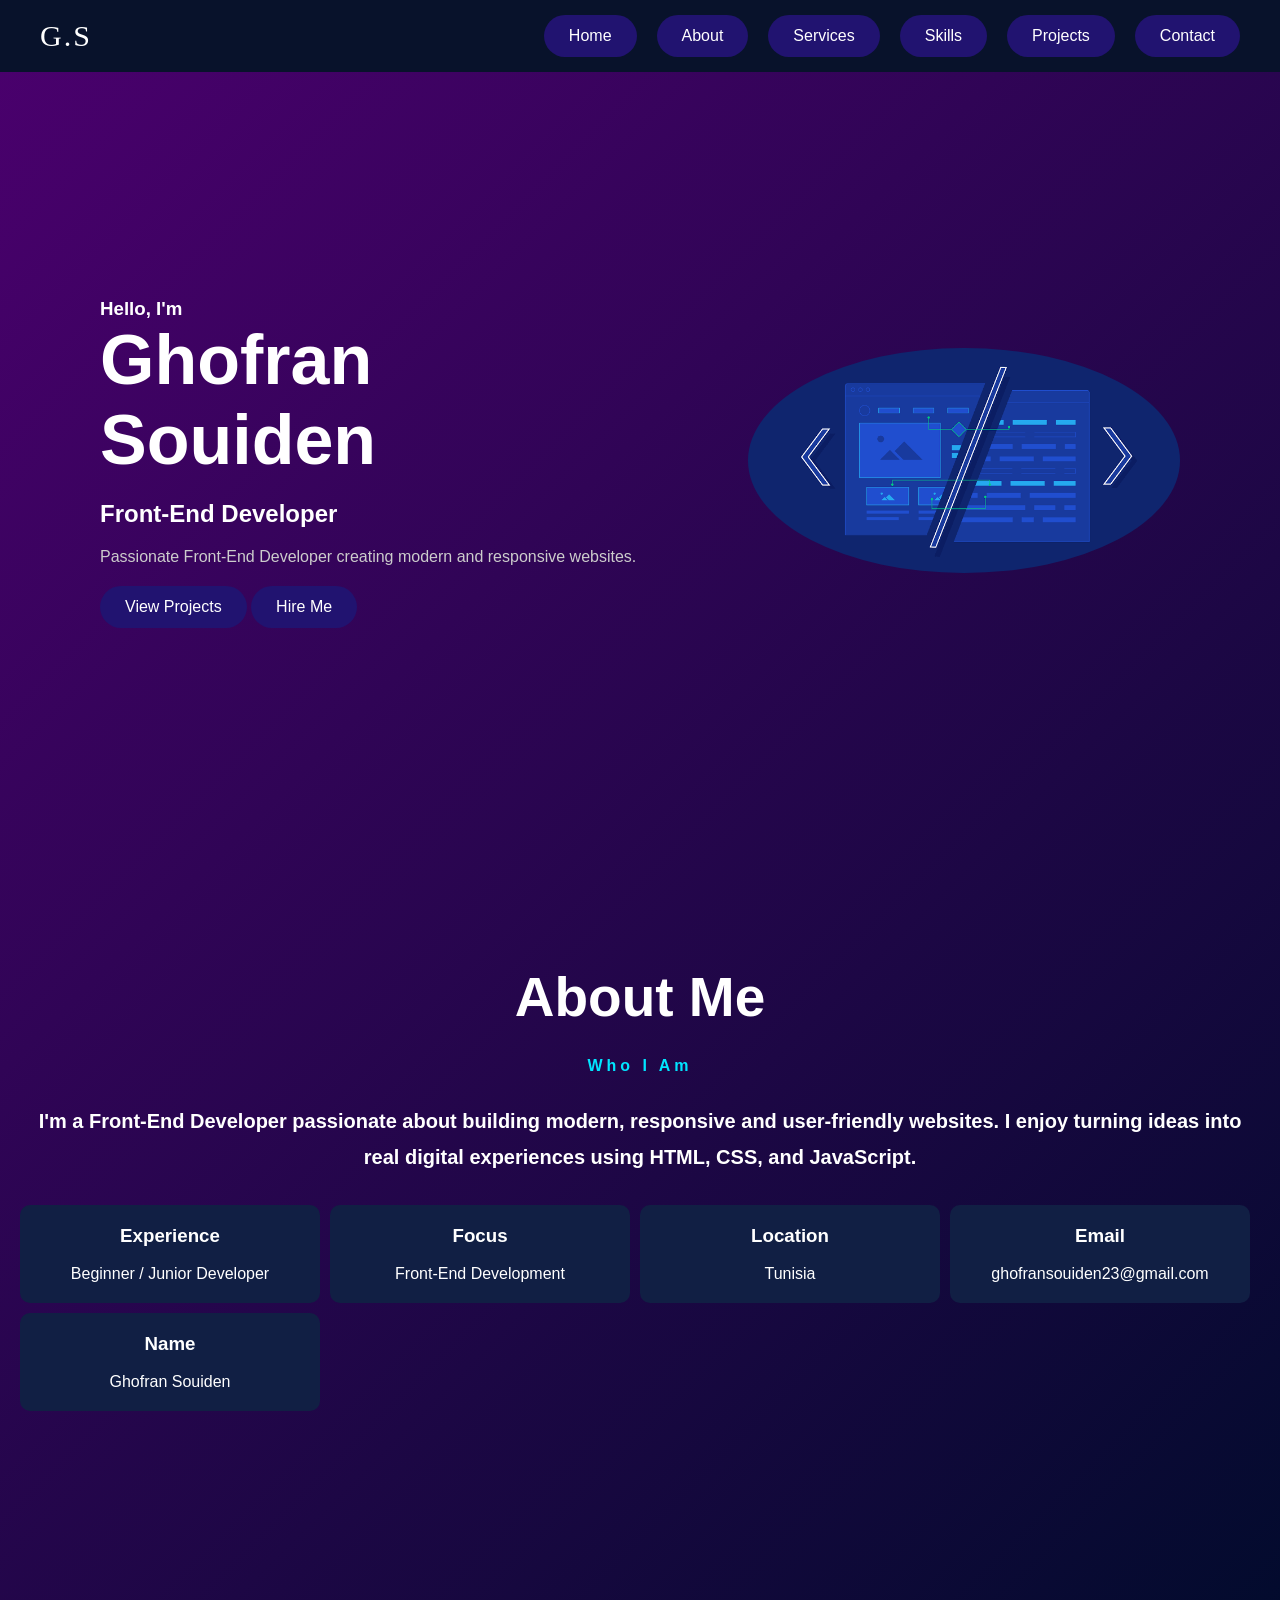
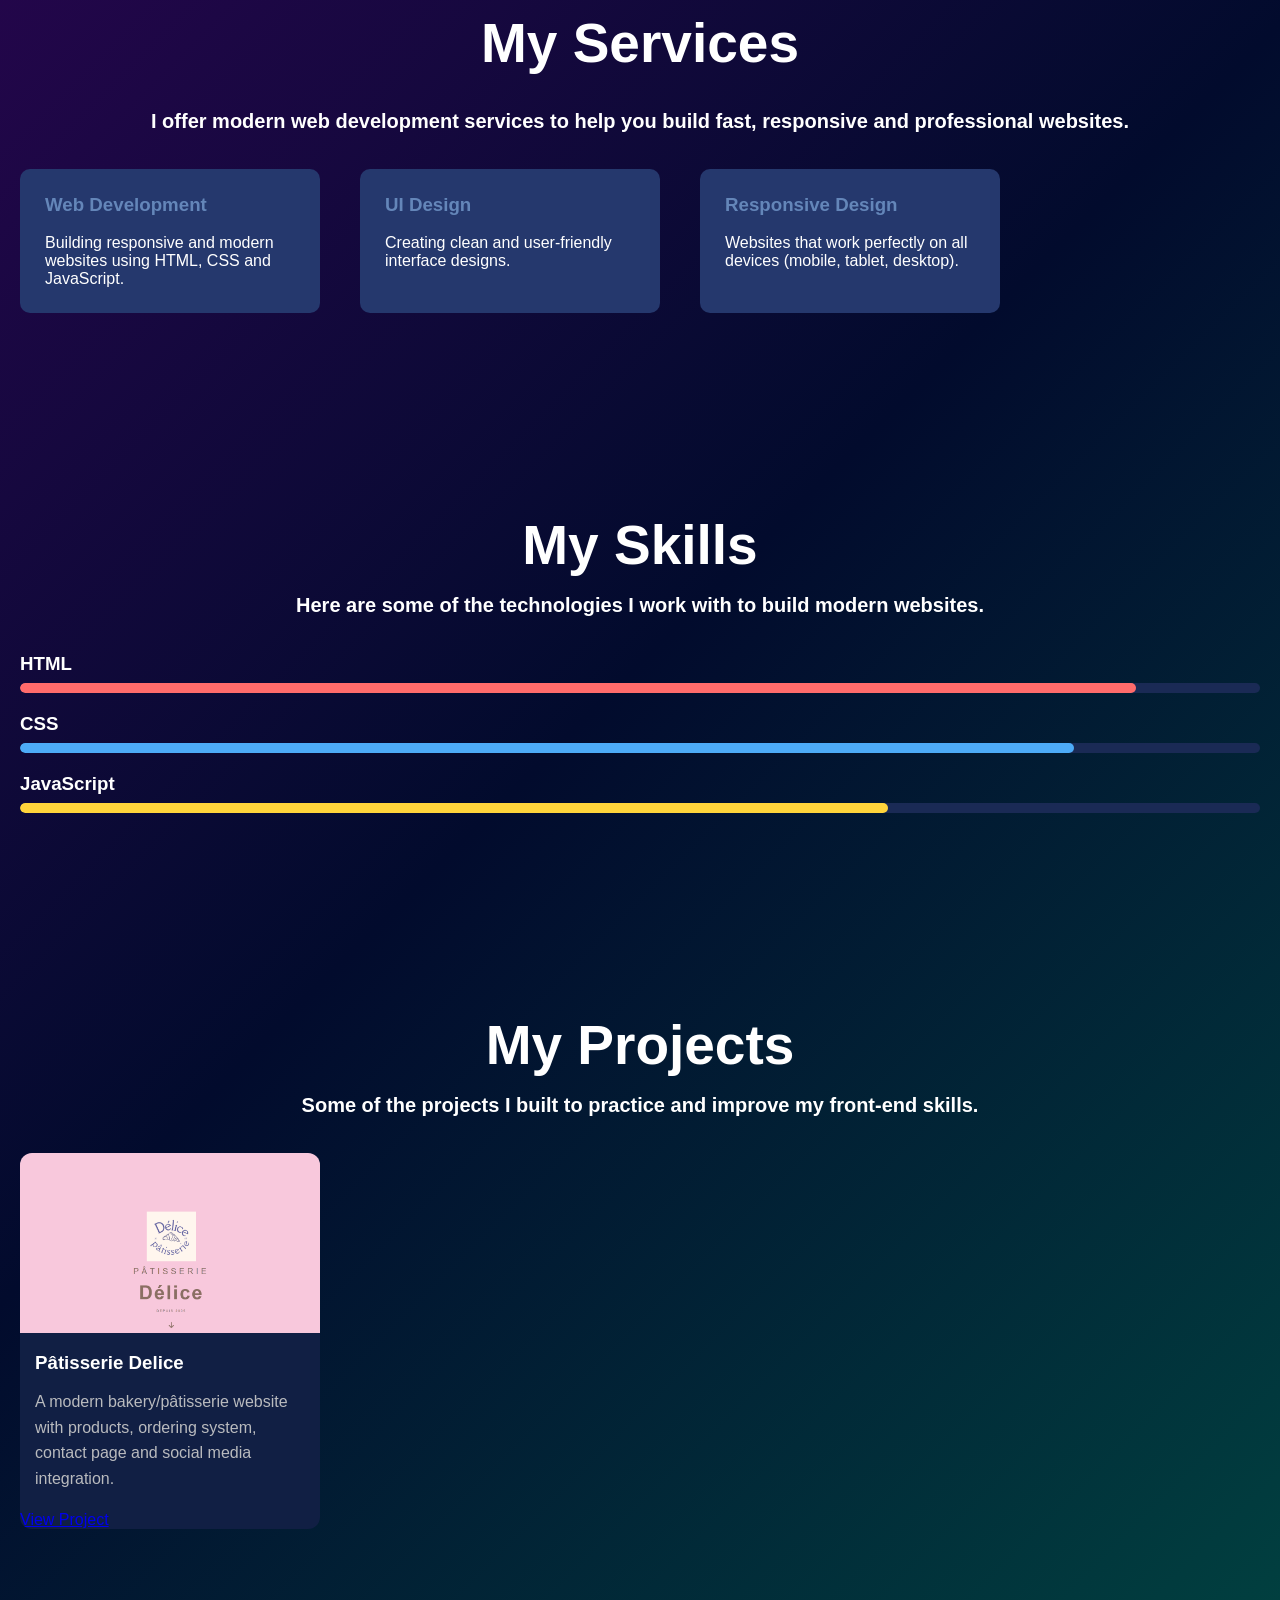
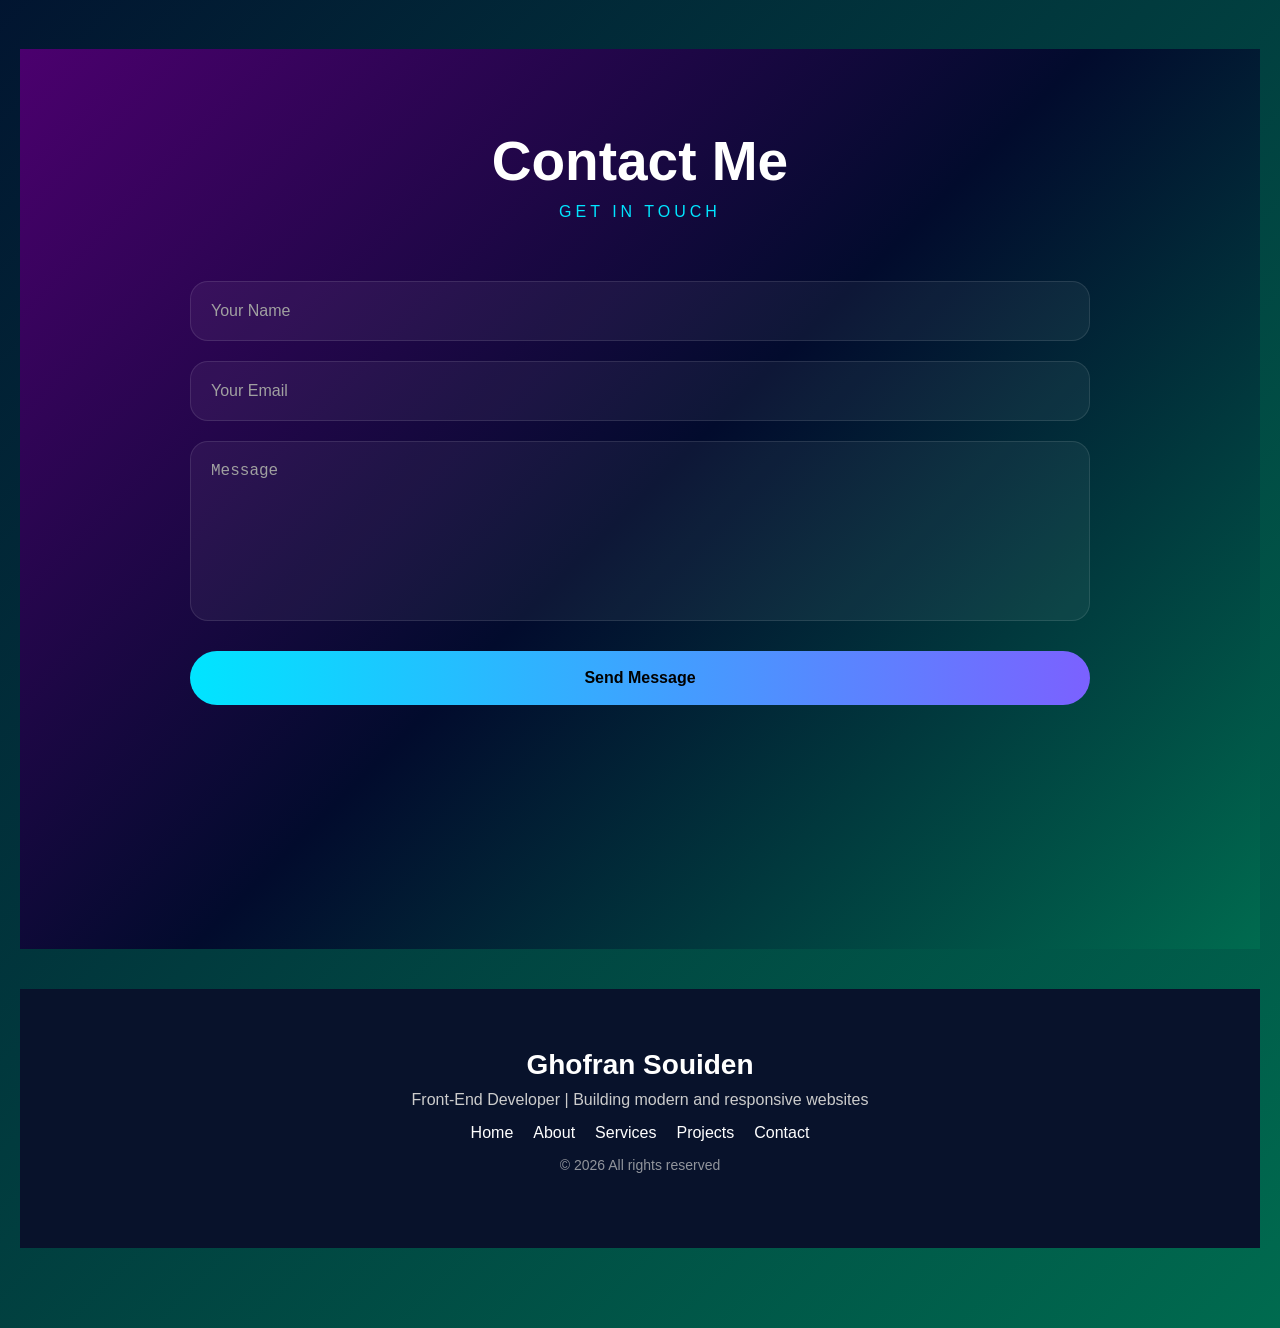
==== index.html @ 4caef3be "Rename port.html to index.html" ====
<!DOCTYPE html>
<html lang="en">
<head>
    <meta charset="UTF-8">
    <meta name="viewport" content="width=device-width, initial-scale=1.0">
    <title>Portfolio</title>
    <link rel="stylesheet" href="style.css">

    <style>
        html{
            scroll-behavior: smooth;
        }
    </style>
</head>

<body>

    <!-- Navbar -->
    <nav>
        <div class="logo">G.S</div>

<nav>
  <div class="logo">G.S</div>

  <div class="nav-links">
    <a href="#home" class="btn">Home</a>
    <a href="#about" class="btn">About</a>
    <a href="#services" class="btn">Services</a>
    <a href="#skills" class="btn">Skills</a>
    <a href="#projects" class="btn">Projects</a>
    <a href="#contact" class="btn">Contact</a>
  </div>
</nav>
    </nav>


    <!-- Hero / Home -->
    <section class="hero" id="home">

        <div class="left">
            <h3>Hello, I'm</h3>
            <h1>Ghofran Souiden</h1>
            <h2>Front-End Developer</h2>

            <p>
                Passionate Front-End Developer creating modern
                and responsive websites.
            </p>

            <div class="buttons">
<a href="#projects" class="btn">View Projects</a>
<a href="#contact" class="hire-btn">Hire Me</a>
            </div>
        </div>

        <div class="right">
            <img src="images.png" alt="">
        </div>

    </section>



<section id="about">

    <div class="about-container">

        <h1 style="text-align: center;" class="c">About Me</h1><br>
        <h3 style="text-align: center;" class="w">Who I Am</h3><br>


        <p style="text-align: center;" class="a"><b>
            I'm a Front-End Developer passionate about building modern,
            responsive and user-friendly websites. I enjoy turning ideas
            into real digital experiences using HTML, CSS, and JavaScript.</b>
        </p>

        <div class="about-boxes">

            <div class="box">
                <h3>Experience</h3><br>
                <p>Beginner / Junior Developer</p>
            </div>

            <div class="box">
                <h3>Focus</h3><br>
                <p>Front-End Development</p>
            </div>

            <div class="box">
                <h3>Location</h3><br>
                <p>Tunisia</p>
            </div>

            <div class="box">
                <h3>Email</h3><br>
                <p>ghofransouiden23@gmail.com</p>
            </div>
            <div class="box">
                <h3>Name</h3><br>
                <p>Ghofran Souiden</p>
            </div>

        </div>

    </div>

</section>







<section id="services">

    <div class="services-container">

        <h1 style="text-align: center;" class="c">My Services</h1><br>

        <h3 style="text-align: center;" class="a">
            I offer modern web development services to help you build
            fast, responsive and professional websites.
        </h3>

        <div class="services-boxes">

            <div class="service-box">
                <h3 class="p">Web Development</h3><br>
                <p class="x">Building responsive and modern websites using HTML, CSS and JavaScript.</p>
            </div>

            <div class="service-box">
                <h3  class="p">UI Design</h3><br>
                <p>Creating clean and user-friendly interface designs.</p>
            </div>

            <div class="service-box">
                <h3 class="p">Responsive Design</h3><br>
                <p>Websites that work perfectly on all devices (mobile, tablet, desktop).</p>
            </div>

        </div>

    </div>

</section>






<section id="skills">

    <div class="skills-container">

        <h1 style="text-align: center;" class="c">My Skills</h1>

        <h3 style="text-align: center;" class="a">
                        Here are some of the technologies I work with to build modern websites.
        </h3>

        <div class="skills-boxes">

            <div class="skill">
                <h3>HTML</h3>
                <div class="bar"><div class="progress html"></div></div>
            </div>

            <div class="skill">
                <h3>CSS</h3>
                <div class="bar"><div class="progress css"></div></div>
            </div>

            <div class="skill">
                <h3>JavaScript</h3>
                <div class="bar"><div class="progress js"></div></div>
            </div>

        </div>

    </div>

</section>







<section id="projects">

    <div class="projects-container">

        <h1 class="c" style="text-align: center;">My Projects</h1>

        <h3 style="text-align: center;" class="a">
                        Some of the projects I built to practice and improve my front-end skills.
        </h3>

        <div class="projects-boxes">

            <div class="project-card">
                <img src="de.PNG" alt="">
                <h3>Pâtisserie Delice</h3>
                <p> A modern bakery/pâtisserie website with products, ordering system,
      contact page and social media integration.</p>
       <a href="https://your-link.com" target="_blank">View Project</a>
            </div>



        </div>

    </div>

</section>





<section id="contact" class="contact">

    <h2 class="contact-title">Contact Me</h2>
    <p class="contact-subtitle">GET IN TOUCH</p>

    <form class="contact-form">

        <input type="text" placeholder="Your Name">

        <input type="email" placeholder="Your Email">

        <textarea placeholder="Message"></textarea>

        <button type="submit">Send Message</button>

    </form>

</section>


<footer class="footer">

    <div class="footer-container">

        <h3>Ghofran Souiden</h3>

        <p>Front-End Developer | Building modern and responsive websites</p>

        <div class="footer-links">
            <a href="#home">Home</a>
            <a href="#about">About</a>
            <a href="#services">Services</a>
            <a href="#projects">Projects</a>
            <a href="#contact">Contact</a>
        </div>

        <p class="copyright">
            © 2026 All rights reserved
        </p>

    </div>

</footer>







</body>




</html>
---- style.css ----
*{
    margin:0; 
    /* ينحي الفراغ الخارجي الافتراضي لكل العناصر */

    padding:0; 
    /* ينحي الفراغ الداخلي الافتراضي */

    box-sizing:border-box; 
    /* يخلي width/height يشملو padding و border باش الحسابات تكون دقيقة */
}

body{
    font-family:Arial, sans-serif; 
    /* نوع الخط في الموقع كامل */

    min-height: 100vh;
    padding: 80px 20px;
    background: linear-gradient(
        135deg,
        #4b006e,
        #020b2d,
        #006b4f
    );

    color:white; 
    /* اللون الافتراضي للنصوص */

    padding-top: 80px; 
    /* يخلّي مساحة تحت navbar باش ما يغطيش المحتوى */
}
/* Navbar */
nav{
  display: flex;
  justify-content: space-between;
  align-items: center;
  padding: 15px 40px;
  background: #08122b;
  position: fixed;
  width: 100%;
  top: 0;
  left: 0;
  z-index: 1000;
}

.nav-links{
  display: flex;
  gap: 20px;
}

.nav-links a{
  color: white;
  text-decoration: none;
  font-size: 16px;
  transition: 0.3s;
}

.nav-links a:hover{
  color: #00bcd4;
}
.logo{
    font-size:30px; 
    /* تكبير اسم الموقع */

    color:white; 
    /* لون النص */

    font-family:Georgia, 'Times New Roman', Times, serif; 
    /* نوع خط مختلف يعطي شكل stylish */

    letter-spacing:2px; 
    /* يبعد الحروف على بعضهم */

    text-transform:uppercase; 
    /* يخلي الحروف كبار */
}

/* Hero */

.hero{
    min-height:85vh; 
    /* ياخذ تقريب 85% من الشاشة */

    display:flex; 
    /* يقسم الصفحة لجزئين */

    align-items:center; 
    /* يوسّط عمودياً */

    justify-content:space-between; 
    /* يفرّق بين النص والصورة */

    padding:0 80px; 
    /* فراغ من اليمين واليسار */
}

.left{
    width:50%; 
    /* النص ياخذ نصف الصفحة */
}
.left h1{
    font-size:70px; 
    /* اسمك يكون كبير */
}
.left h2{
    margin:20px 0; 
    /* فراغ فوق وتحت */
}
.left p{
    margin:20px 0; 
    /* فراغ فوق وتحت */

    color:#ccc; 
    /* لون رمادي خفيف للنص */
}
.buttons button{
    padding:20px 30px; 
    /* حجم الزر */

    border:none; 
    /* ينحي الإطار */

    border-radius:30px; 
    /* يخلي الزر دائري */

    cursor:pointer; 
    /* يولي clickable */

    background:#160868; 
    /* لون الزر */

    color:white; 
    /* لون النص */

    transition:0.3s; 
    /* animation smooth */

    font-size:15px; 
    /* حجم الكتابة */
}

.buttons button:hover{
    background:#5052e0; 
    /* تغيير اللون وقت hover */
}

.right{
    width:40%; 
    /* الصورة ياخذ 40% */
    
    text-align:center; 
    /* يوسّط الصورة */
}

.right img{
    width:500px; 
    /* حجم الصورة */

    border-radius:50%; 
    /* يخليها دائرة */
}

/* smooth scroll */
html{
    scroll-behavior: smooth;
}

/* IMPORTANT FIX 🔥 */
section {
  padding: 80px 0;
  margin-bottom: 40px;
    scroll-margin-top: 80px; 
    /* يمنع navbar يغطي بداية أي section */
}

/* ABOUT */

.about {
    padding: 80px 10%; 
    /* فراغ داخلي للقسم */

    background: #0b1633; 
    /* لون الخلفية */

    color: white; 
    /* لون النص */
}

.about-boxes {
    display: flex; 
    /* ترتيب boxes في سطر */

    gap: 10px; 
    /* مسافة بينهم */

    margin-top: 30px; 
    /* فراغ فوق */

    flex-wrap: wrap; 
    /* يخليهم ينزلو في الهاتف */
}

.box {
    background: #111f44; 
    /* لون الكرت */

    padding: 20px; 
    /* فراغ داخل الكرت */

    border-radius: 10px; 
    /* تدوير الحواف */

    width: 300px; 
    /* حجم الكرت */

    text-align: center; 
    /* توسيط النص */

    transition: 0.3s; 
    /* animation */
    
    cursor: pointer; 
    /* شكل يد */
}

.box:hover {
    transform: translateY(-5px); 
    /* يطلع لفوق وقت hover */
}

/* SERVICES */

.services {
    padding: 80px 10%; 
    /* فراغ داخلي */

    background: #08122b; 
    /* لون مختلف عن about */

    color: white;
}

.services-boxes{
    display:flex;
    /* صف */

    gap:40px;
    /* مسافة كبيرة */

    margin-top:30px;

    flex-wrap:wrap;
}

.service-box{
    background:#25386d;
    /* لون */

    padding:25px;

    border-radius:10px;

    width:300px;

    transition:0.3s;

    cursor:pointer;




}

.service-box:hover{
    transform:translateY(-8px);
    /* hover */

    background:#152a5a;
    /* تغيير لون */
}






.skills{
    padding:80px 10%;
    background:#0b1633;
    color:white;
}

.skills-container h2 {
    font-size: 40px;
    margin-bottom: 20px;
}

.skills-container p {
    max-width: 700px;
    line-height: 1.6;
    opacity: 0.9;
}

.skills-boxes {
    margin-top: 30px;
    display: flex;
    flex-direction: column;
    gap: 20px;
}

.skill h3 {
    margin-bottom: 8px;
}

/* bar background */
.bar {
    width: 100%;
    height: 10px;
    background: #1a2a55;
    border-radius: 20px;
    overflow: hidden;
}

/* progress */
.progress {
    height: 100%;
    border-radius: 20px;
}

/* specific skills */
.progress.html {
    width: 90%;
    background: #ff6b6b;
}

.progress.css {
    width: 85%;
    background: #4dabf7;
}

.progress.js {
    width: 70%;
    background: #ffd43b;
}






.projects {
    padding: 80px 10%;
    background: #08122b;
    color: white;
}

.projects-container h2 {
    font-size: 40px;
    margin-bottom: 20px;
}

.projects-container p {
    max-width: 700px;
    line-height: 1.6;
    opacity: 0.9;
}

.projects-boxes {
    display: flex;
    gap: 25px;
    margin-top: 30px;
    flex-wrap: wrap;
}

.project-card {
    background: #111f44;
    border-radius: 12px;
    overflow: hidden;
    width: 300px;
    transition: 0.3s;
    cursor: pointer;
}

.project-card img {
    width: 100%;
    height: 180px;
    object-fit: cover;
}

.project-card h3 {
    margin: 15px;
}

.project-card p {
    margin: 0 15px 20px 15px;
    color: #ccc;
}

.project-card:hover {
    transform: translateY(-10px);
    background: #152a5a;
}






.contact{
    min-height: 100vh;
    padding: 80px 20px;
    background: linear-gradient(
        135deg,
        #4b006e,
        #020b2d,
        #006b4f
    );
}

.contact-title{
    text-align: center;
    color: white;
    font-size: 55px;
    font-weight: bold;
    margin-bottom: 10px;
}

.contact-subtitle{
    text-align: center;
    color: #00e5ff;
    letter-spacing: 4px;
    font-size: 16px;
    margin-bottom: 60px;
}

.contact-form{
    max-width: 900px;
    margin: auto;

    display: flex;
    flex-direction: column;
    gap: 20px;
}

.contact-form input,
.contact-form textarea{

    width: 100%;
    padding: 20px;

    border-radius: 18px;
    border: 1px solid rgba(255,255,255,0.1);

    background: rgba(255,255,255,0.05);

    color: white;
    font-size: 16px;

    outline: none;
}

.contact-form textarea{
    height: 180px;
    resize: none;
}

.contact-form input::placeholder,
.contact-form textarea::placeholder{
    color: #a0a0a0;
}

.contact-form button{

    margin-top: 10px;

    padding: 18px;

    border: none;
    border-radius: 30px;

    font-size: 16px;
    font-weight: bold;
    cursor: pointer;

    background: linear-gradient(
        90deg,
        #00e5ff,
        #7b61ff
    );

    transition: 0.3s;
}

.contact-form button:hover{

    transform: translateY(-5px);

    box-shadow: 0 0 25px rgba(0,229,255,0.4);
}




.footer {
    padding: 60px 10%;
    background: #08122b;
    color: white;
    text-align: center;
}

.footer h3 {
    font-size: 28px;
    margin-bottom: 10px;
}

.footer p {
    color: #ccc;
    margin-bottom: 15px;
}

.footer-links {
    display: flex;
    justify-content: center;
    gap: 20px;
    flex-wrap: wrap;
    margin-bottom: 15px;
}

.footer-links a {
    color: white;
    text-decoration: none;
    transition: 0.3s;
}

.footer-links a:hover {
    color: #5052e0;
}

.copyright {
    font-size: 14px;
    opacity: 0.7;
}



img{
  max-width: 100%;
  height: auto;
}




.hire-btn{
  display: inline-block;
  background: #211370;
  color: white;
  padding: 12px 25px;
  border-radius: 25px;
  text-decoration: none;
  transition: all 0.3s ease;
}

.hire-btn:hover{
  background: #4c236d;
  transform: translateY(-5px);
  box-shadow: 0 0 20px #4c236d;}


.btn{
  display: inline-block;
  background: #211370;
  color: white;
  padding: 12px 25px;
  border-radius: 25px;
  text-decoration: none;
  transition: all 0.3s ease;
}

.btn:hover{
  background: #4c236d;
  transform: translateY(-5px);
  box-shadow: 0 0 20px #4c236d;
}

.w{
        text-align: center;
    color: #00e5ff;
    letter-spacing: 4px;
    font-size: 16px;
    margin-bottom: 10px;

}
.a{
    line-height: 1.8;
    font-family:sans-serif; 
 font-size: 20px;
}
.c{
    text-align: center;
    color: white;
    font-size: 55px;
    font-weight: bold;
    margin-bottom: 10px;

}
.x{    font-family:sans-serif;  

}
.p{    color: #6486b9;
}
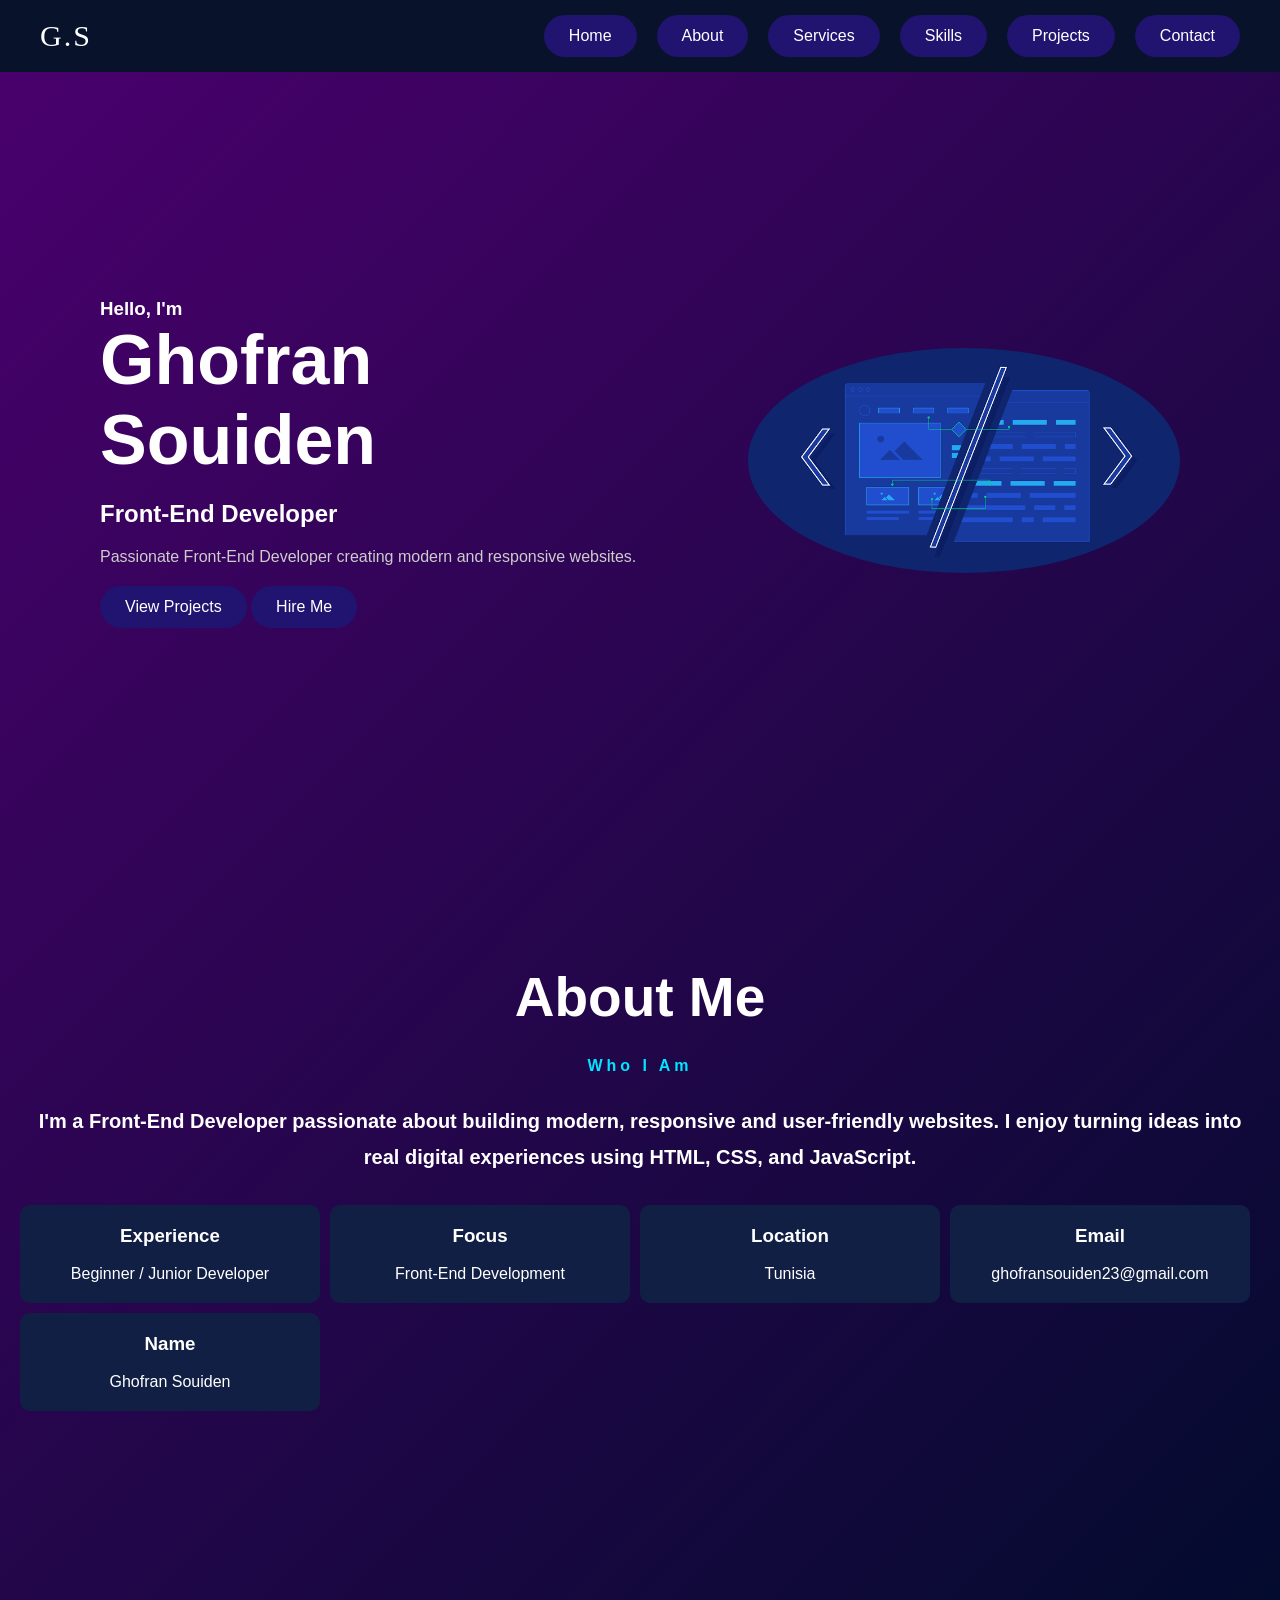
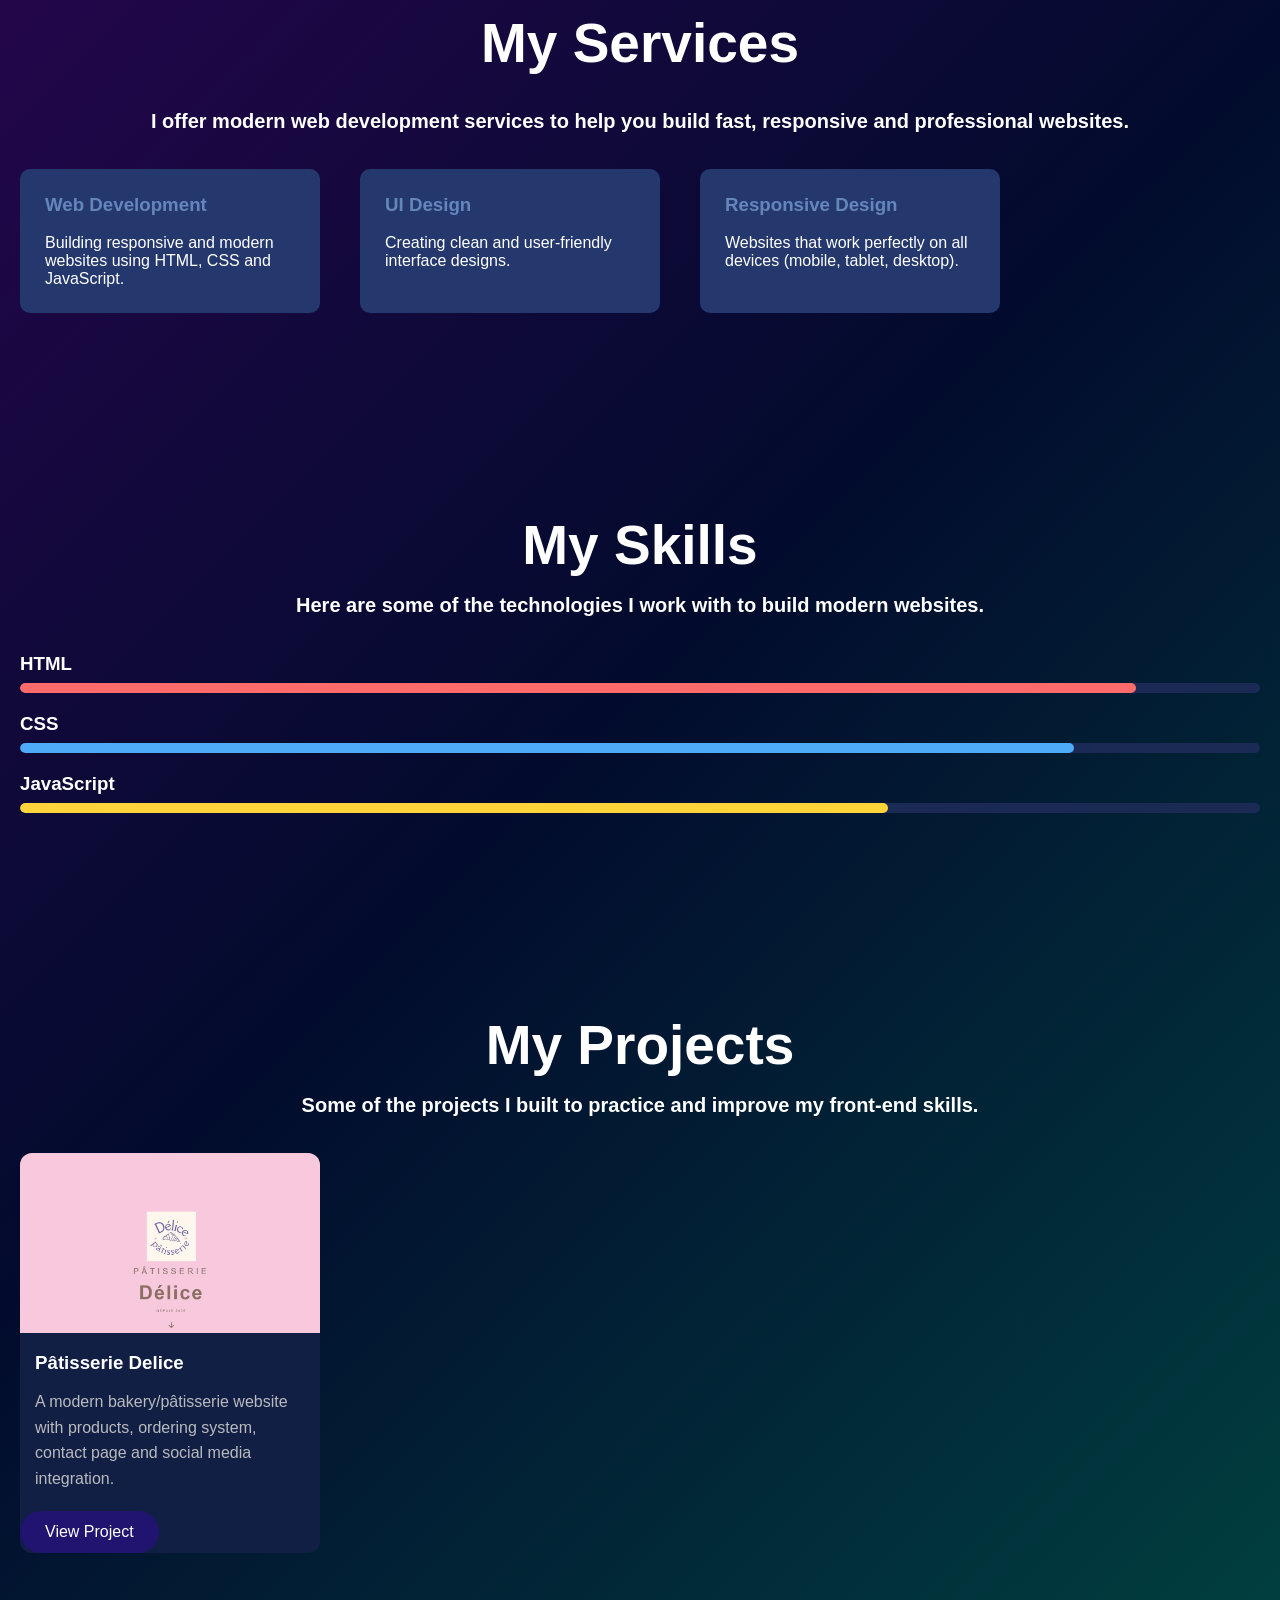
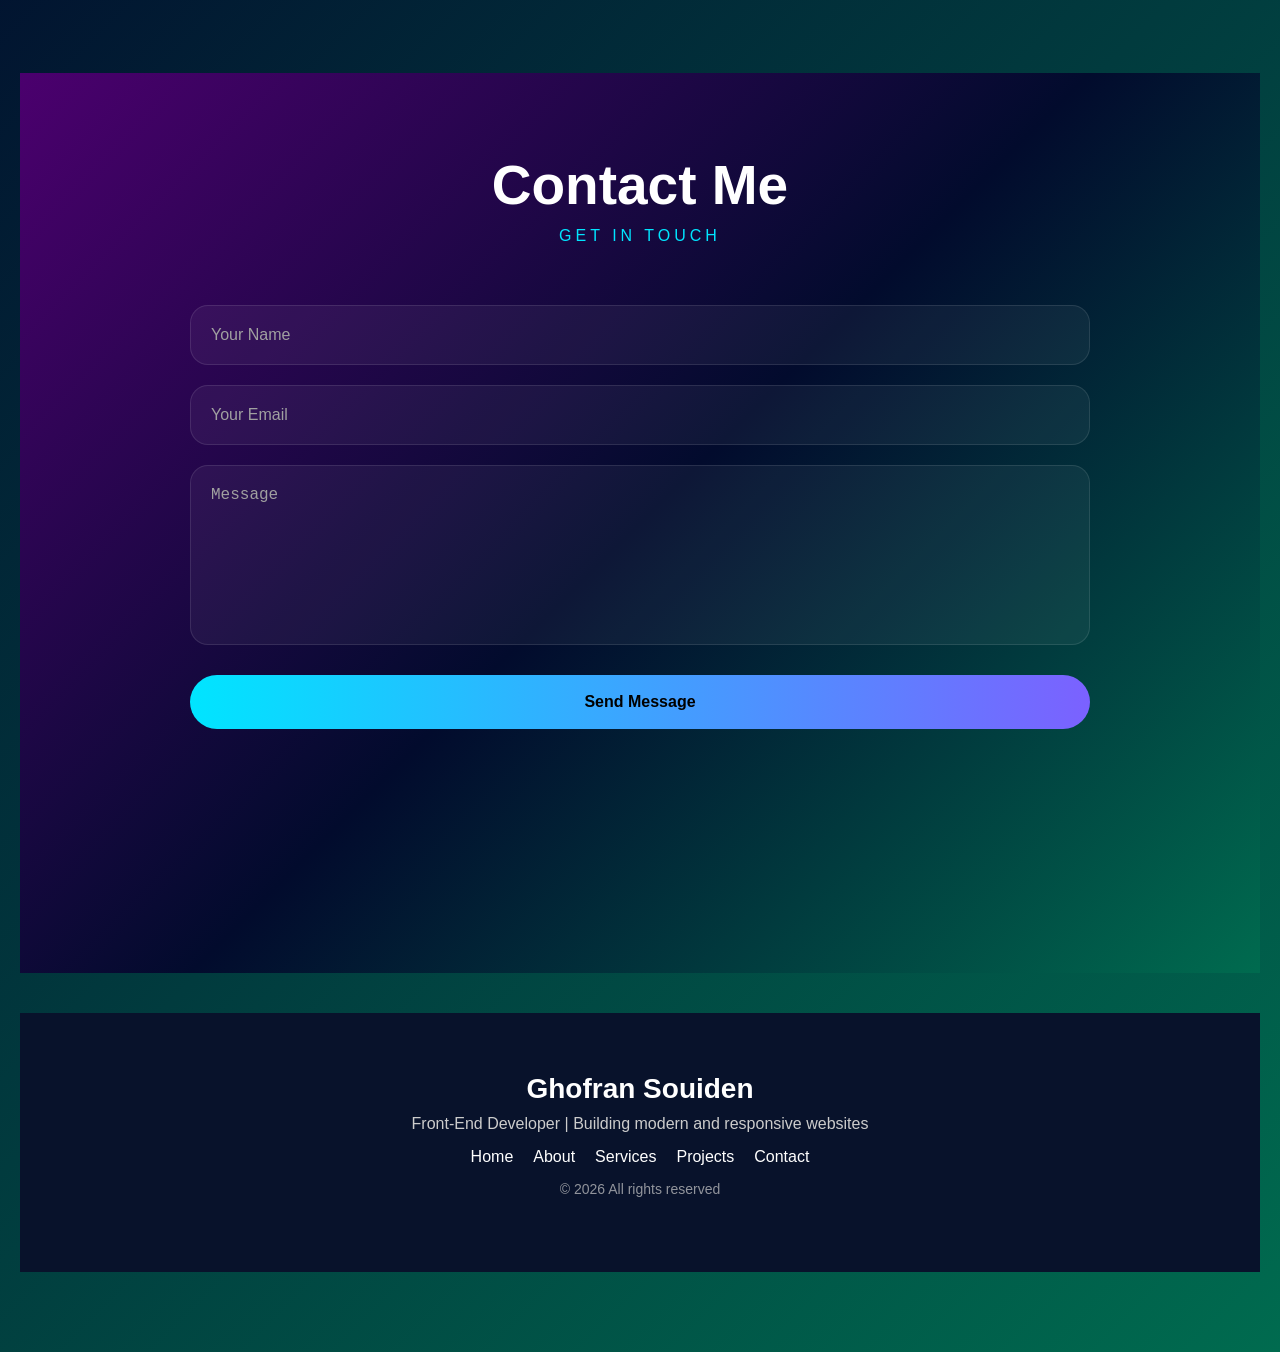
==== commit fe335e7c: "Update index.html" ====
--- a/index.html
+++ b/index.html
@@ -208,7 +208,7 @@
                 <h3>Pâtisserie Delice</h3>
                 <p> A modern bakery/pâtisserie website with products, ordering system,
       contact page and social media integration.</p>
-       <a href="https://your-link.com" target="_blank">View Project</a>
+       <a href="https://ghofran23-svg.github.io/patisserie_delice/" target="_blank" class="btn">View Project</a>
             </div>
 
 
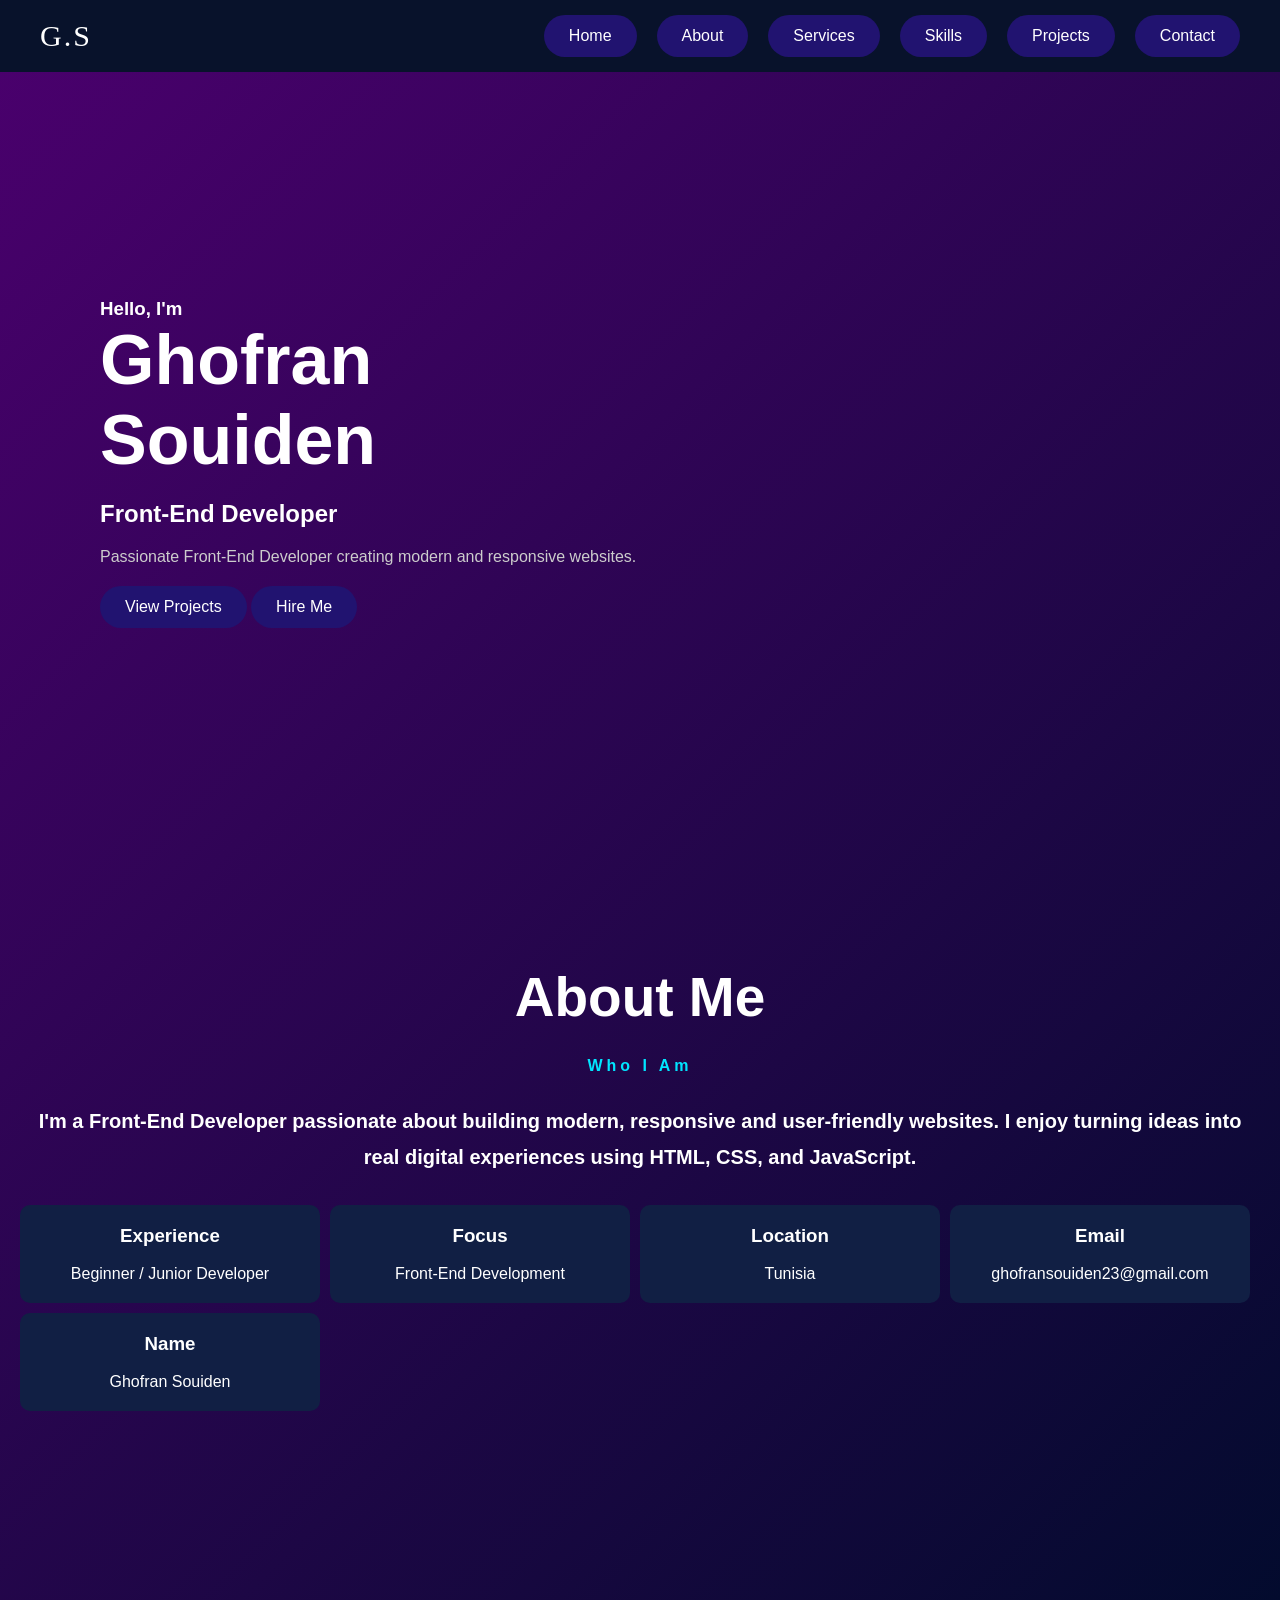
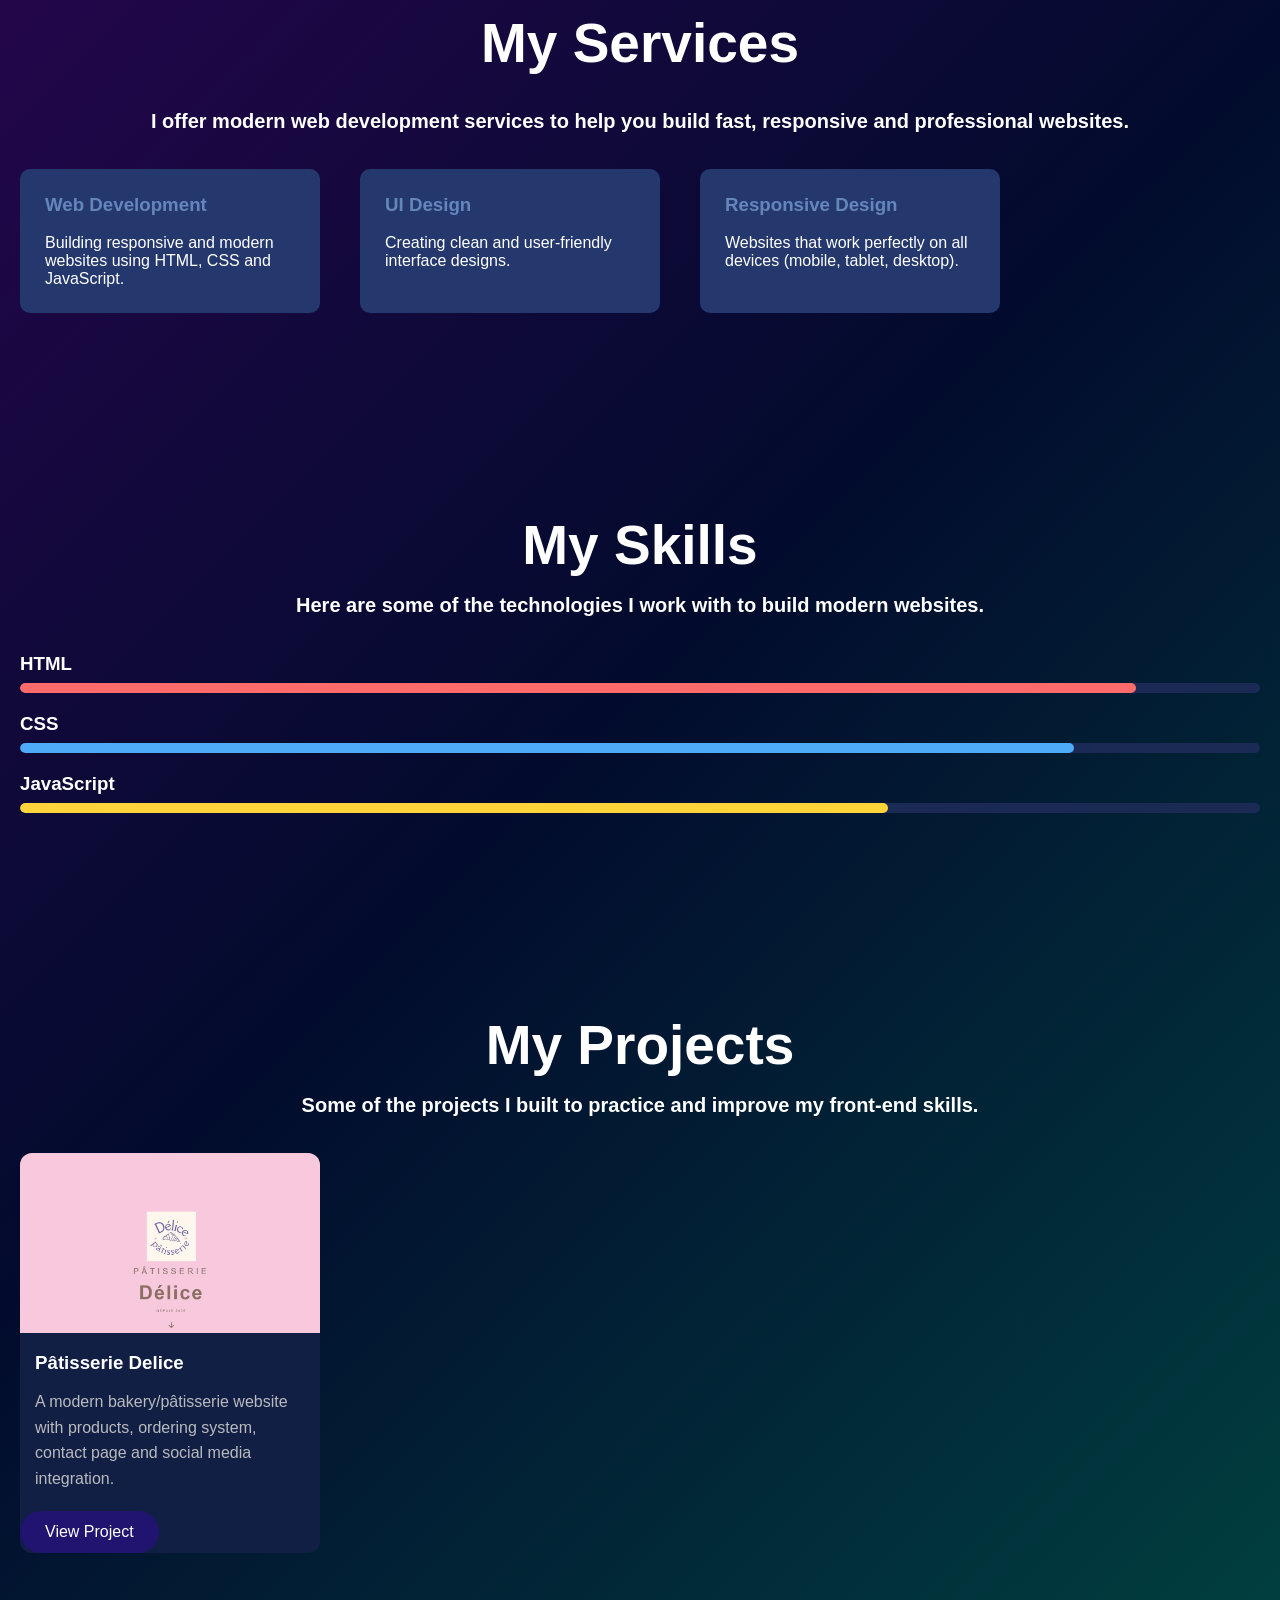
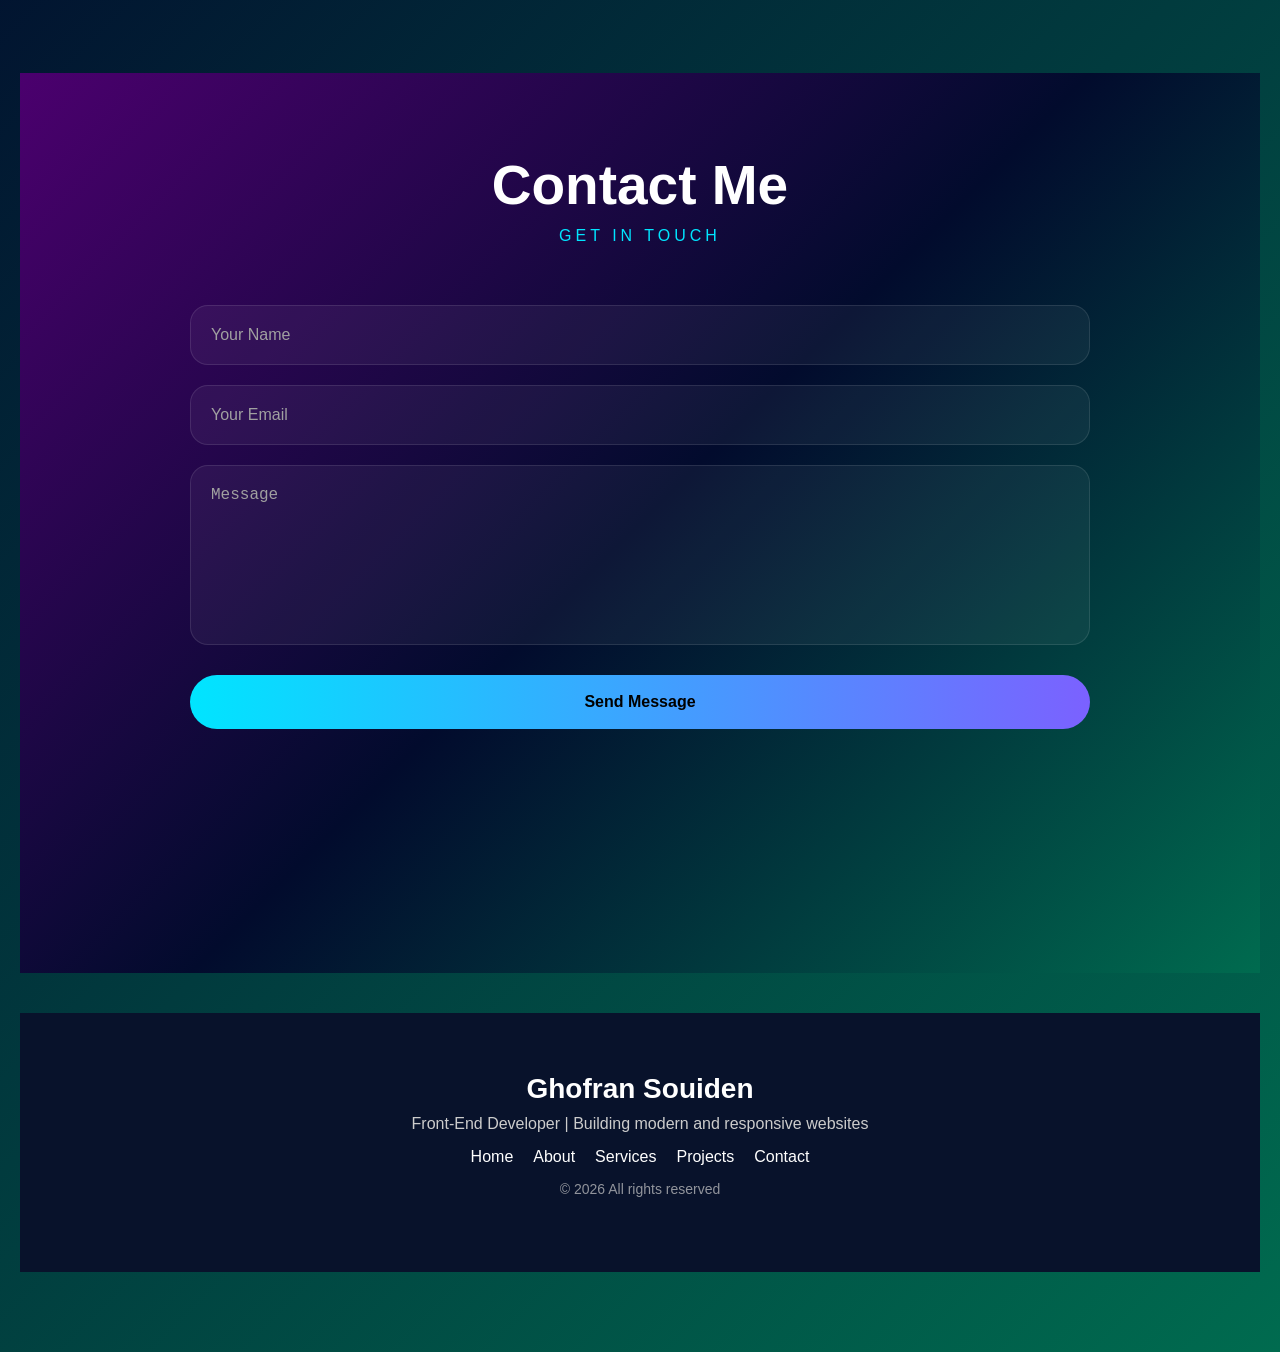
==== commit a5e7264b: "Update index.html" ====
--- a/index.html
+++ b/index.html
@@ -54,7 +54,7 @@
         </div>
 
         <div class="right">
-            <img src="images.png" alt="">
+            <img src="images.PNG" alt="">
         </div>
 
     </section>
@@ -203,13 +203,18 @@
 
         <div class="projects-boxes">
 
-            <div class="project-card">
-                <img src="de.PNG" alt="">
-                <h3>Pâtisserie Delice</h3>
-                <p> A modern bakery/pâtisserie website with products, ordering system,
-      contact page and social media integration.</p>
-       <a href="https://ghofran23-svg.github.io/patisserie_delice/" target="_blank" class="btn">View Project</a>
-            </div>
+<div class="project-card">
+    <img src="de.PNG" alt="">
+    <h3>Pâtisserie Delice</h3>
+    <p>
+        A modern bakery/pâtisserie website with products, ordering system,
+        contact page and social media integration.
+    </p>
+
+    <a href="https://ghofran23-svg.github.io/patisserie/" target="_blank" class="btn">
+        View Project
+    </a>
+</div>
 
 
 
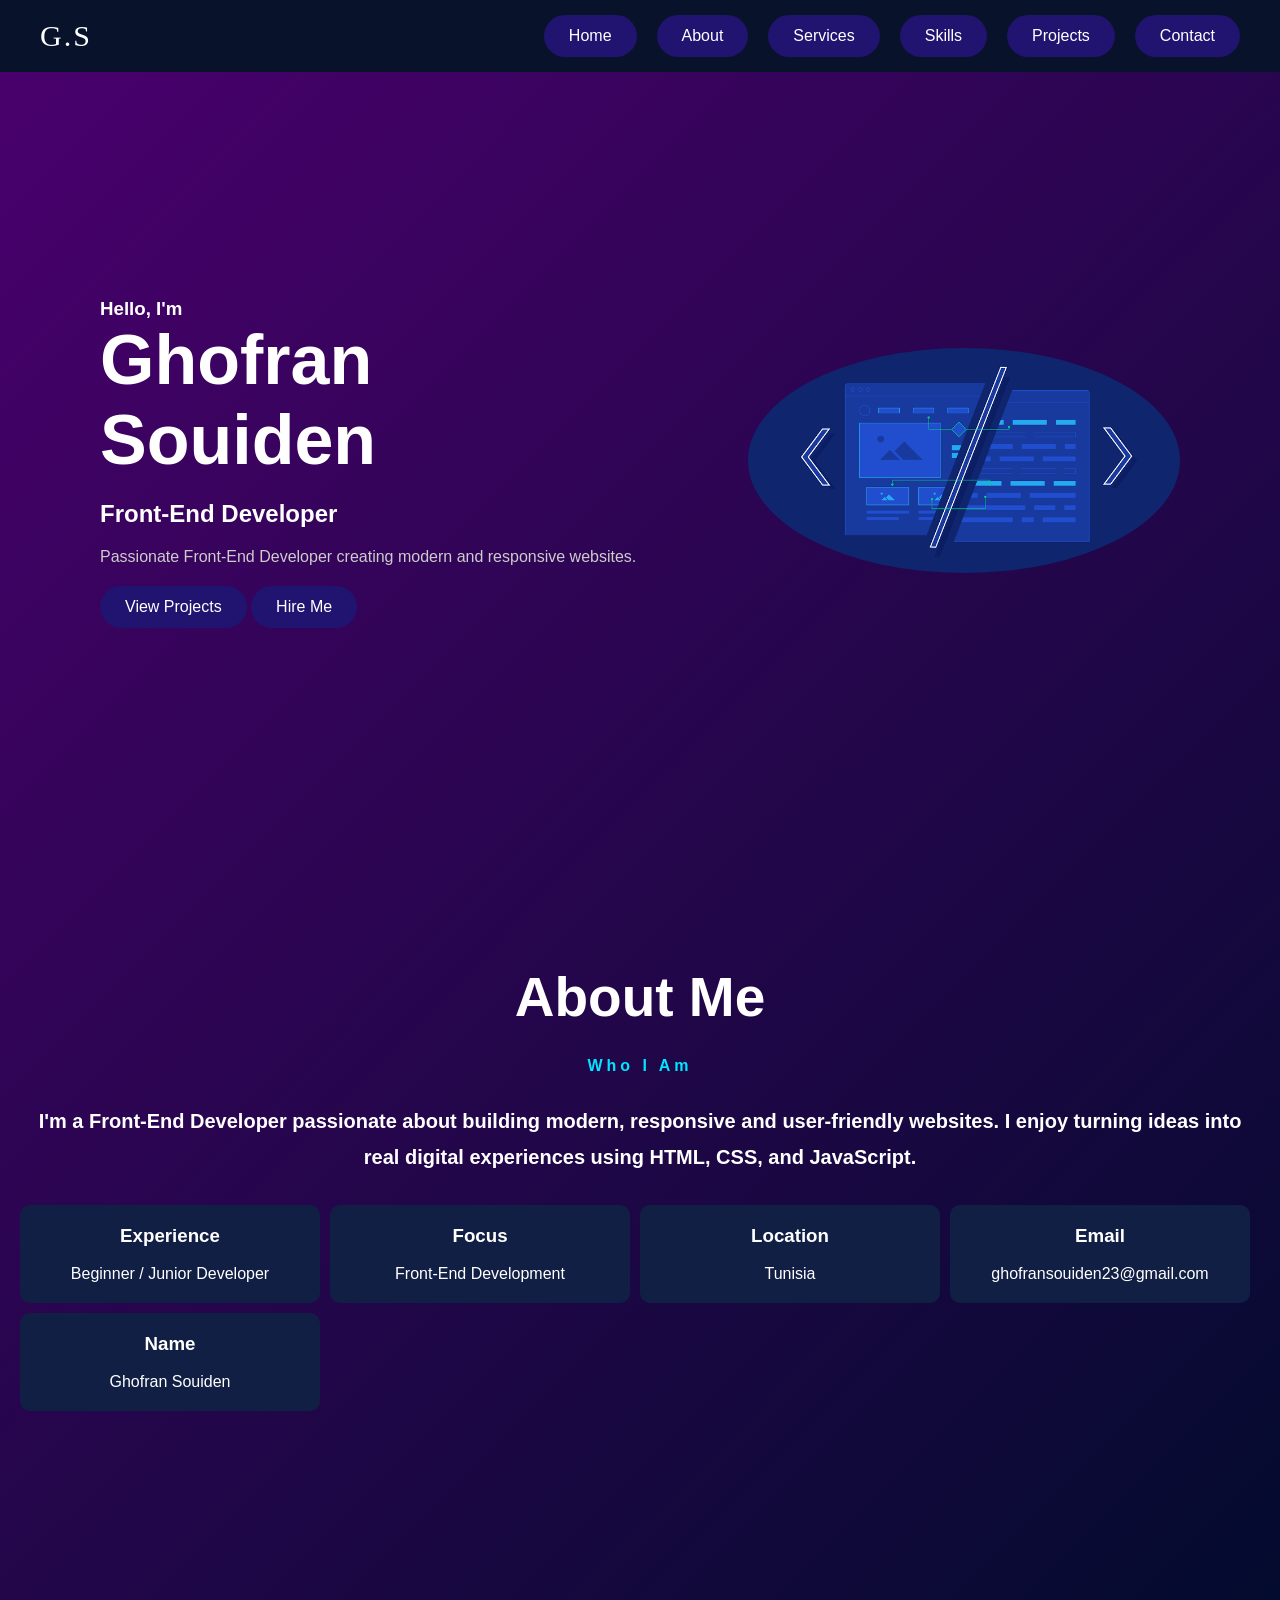
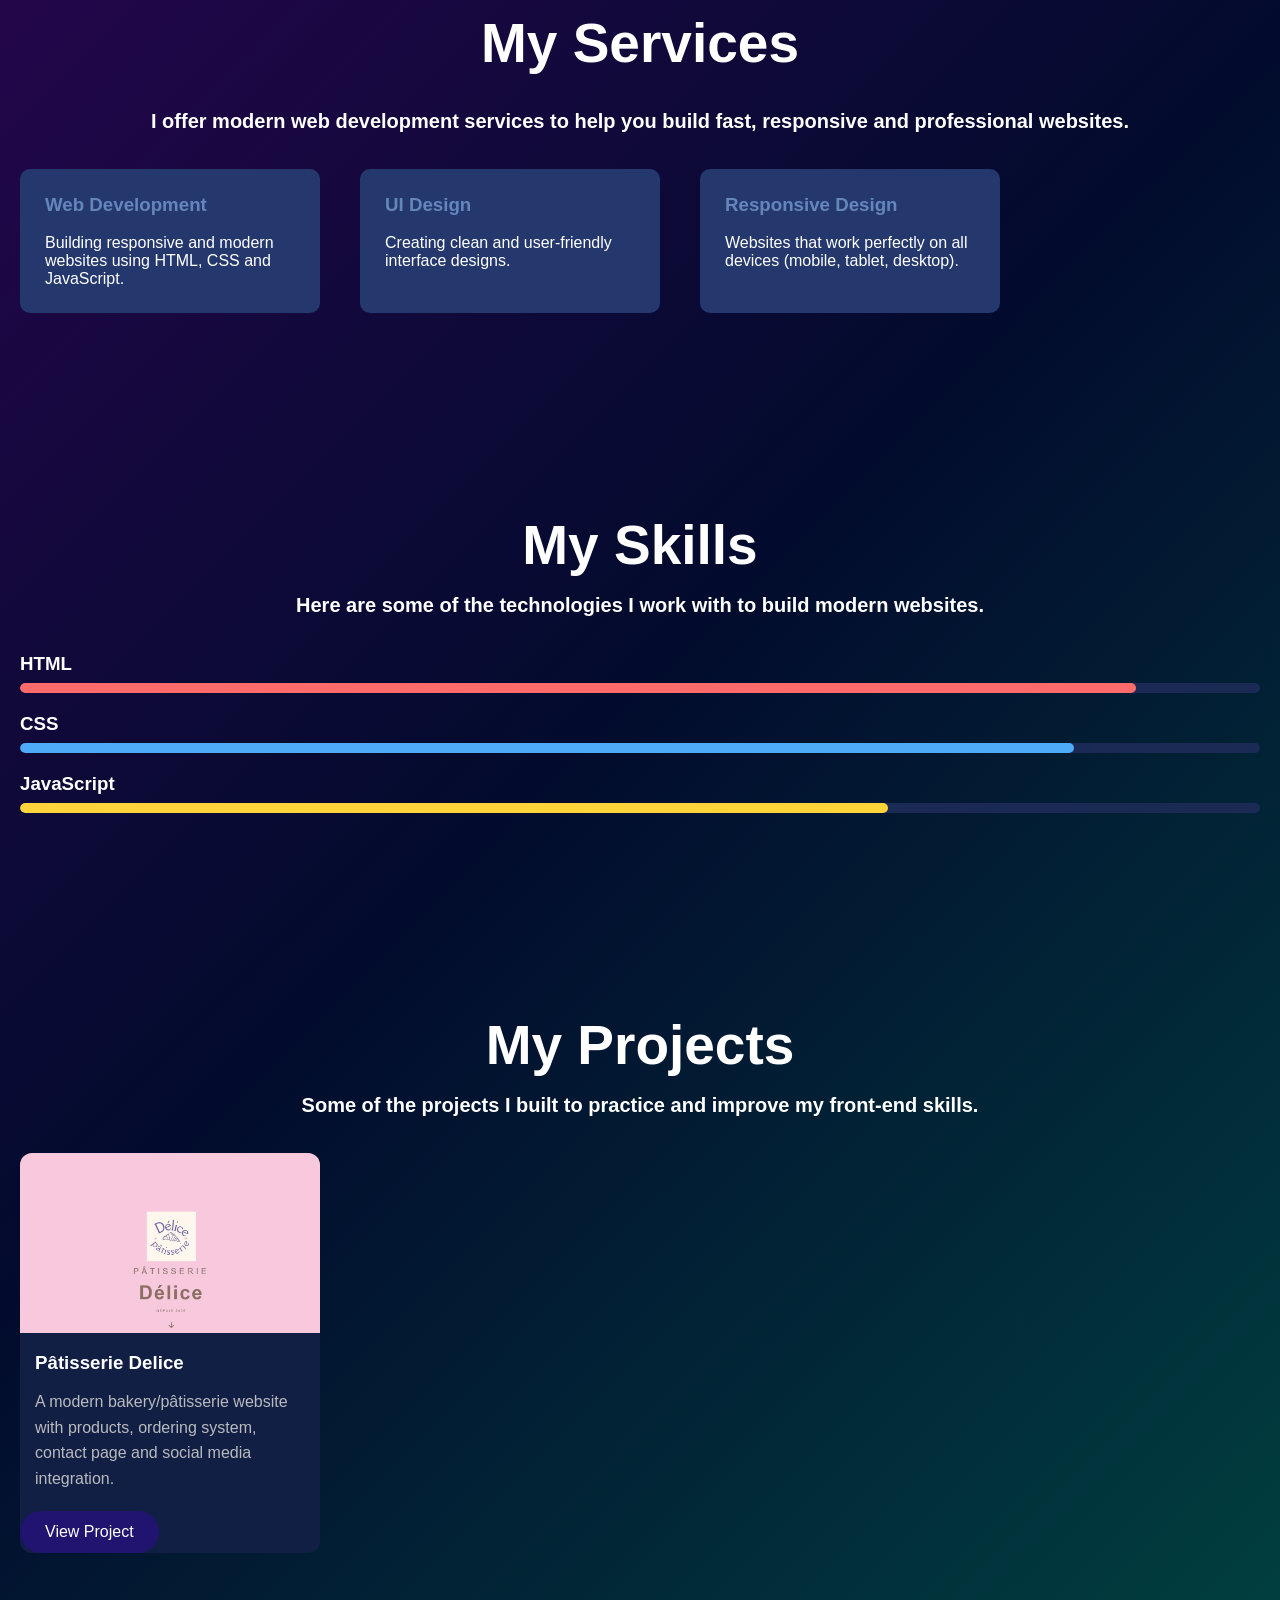
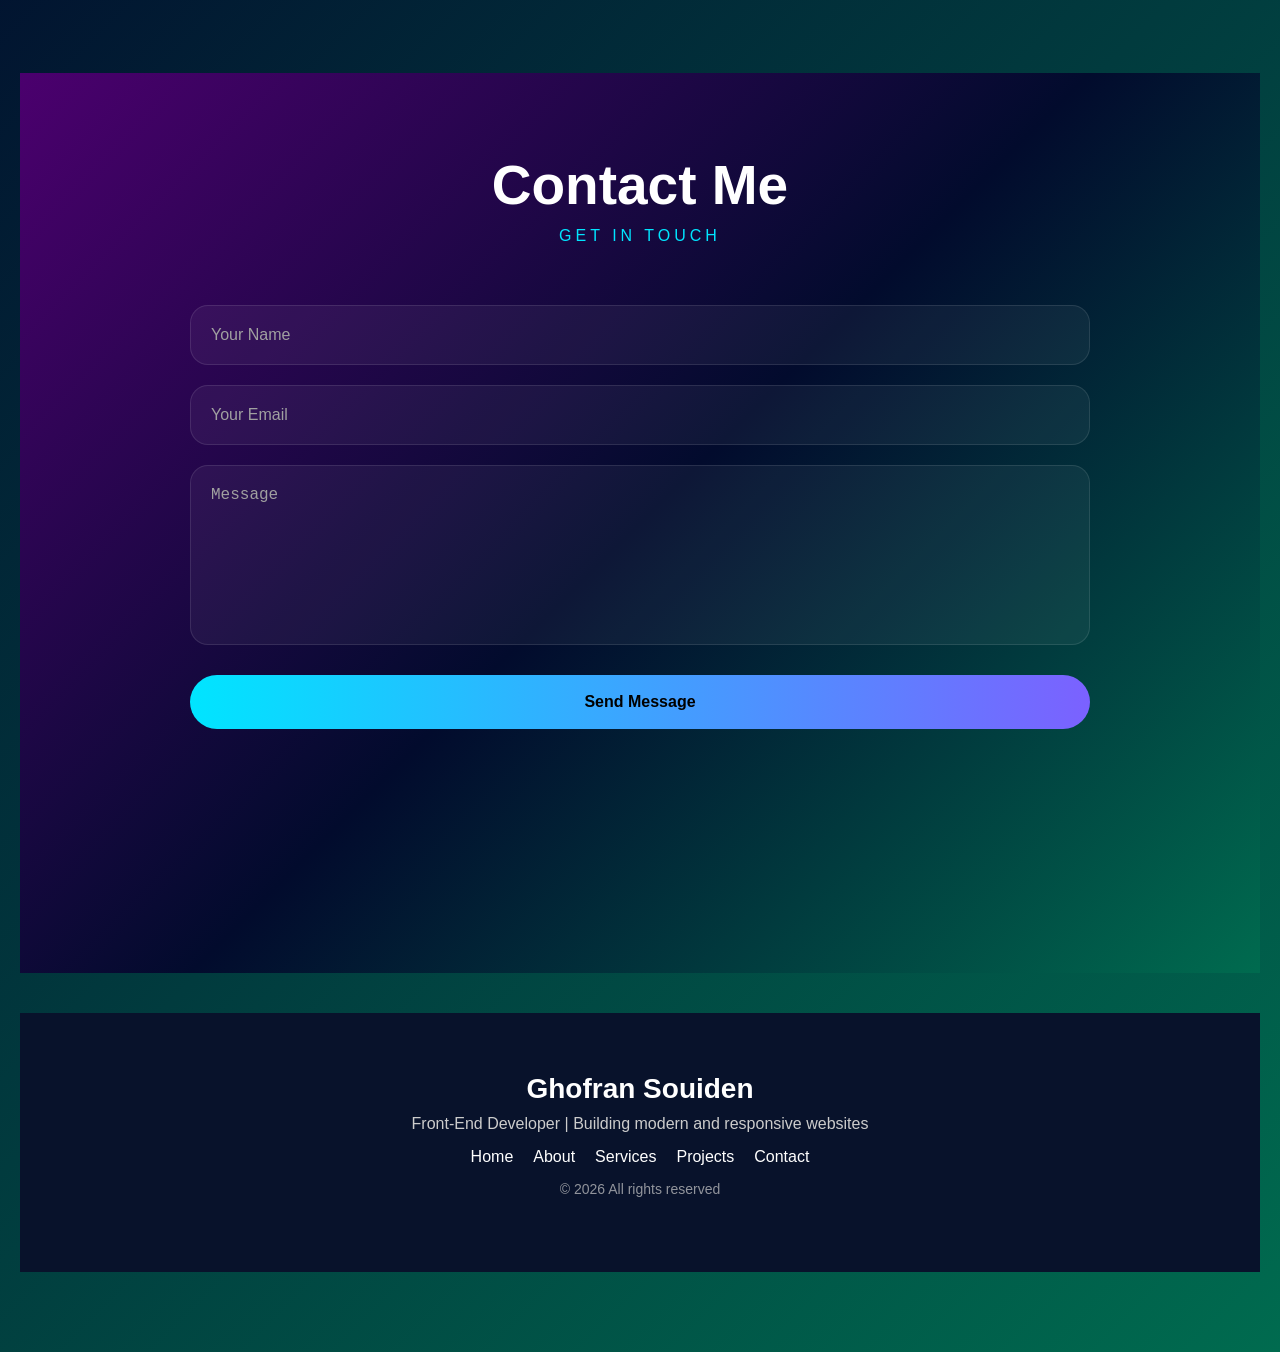
==== commit 23007276: "Update index.html" ====
--- a/index.html
+++ b/index.html
@@ -211,7 +211,7 @@
         contact page and social media integration.
     </p>
 
-    <a href="https://ghofran23-svg.github.io/patisserie/" target="_blank" class="btn">
+    <a href="https://ghofran23-svg.github.io/patisserie_delice/" target="_blank" class="btn">
         View Project
     </a>
 </div>
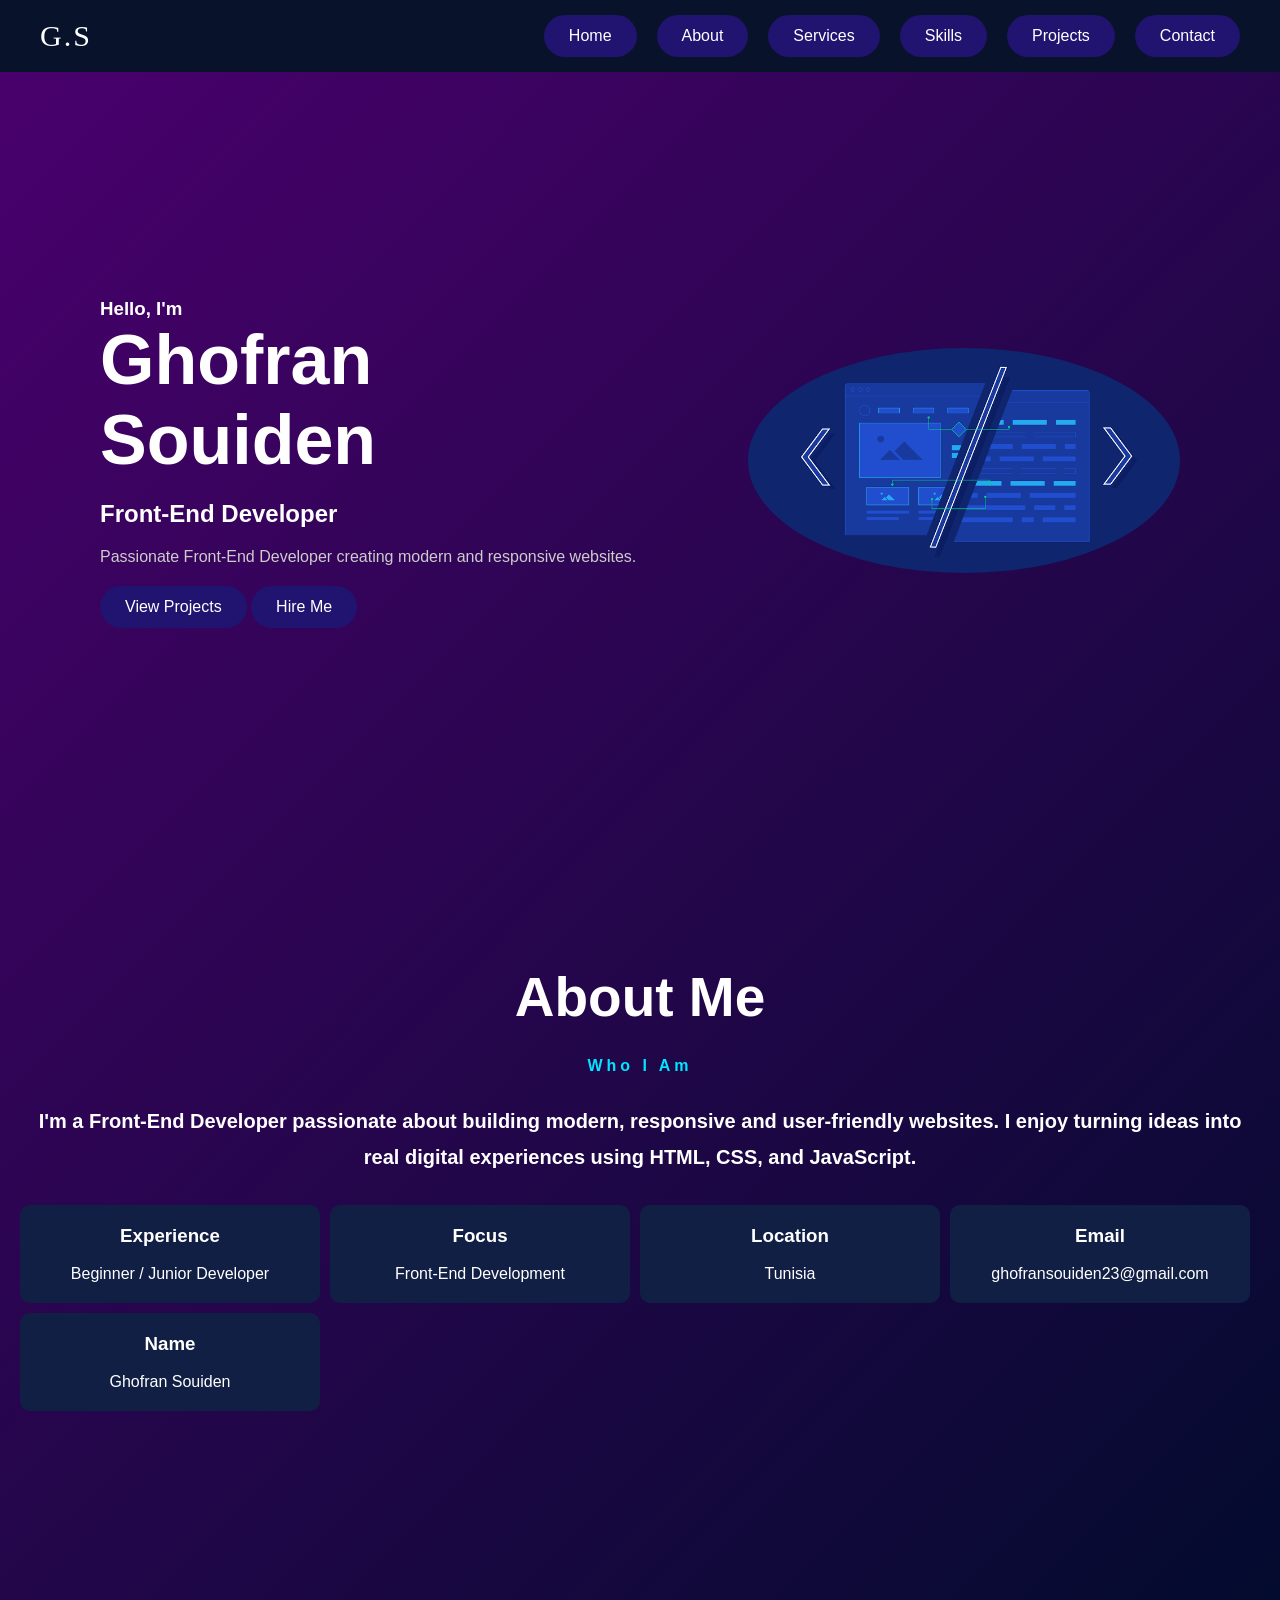
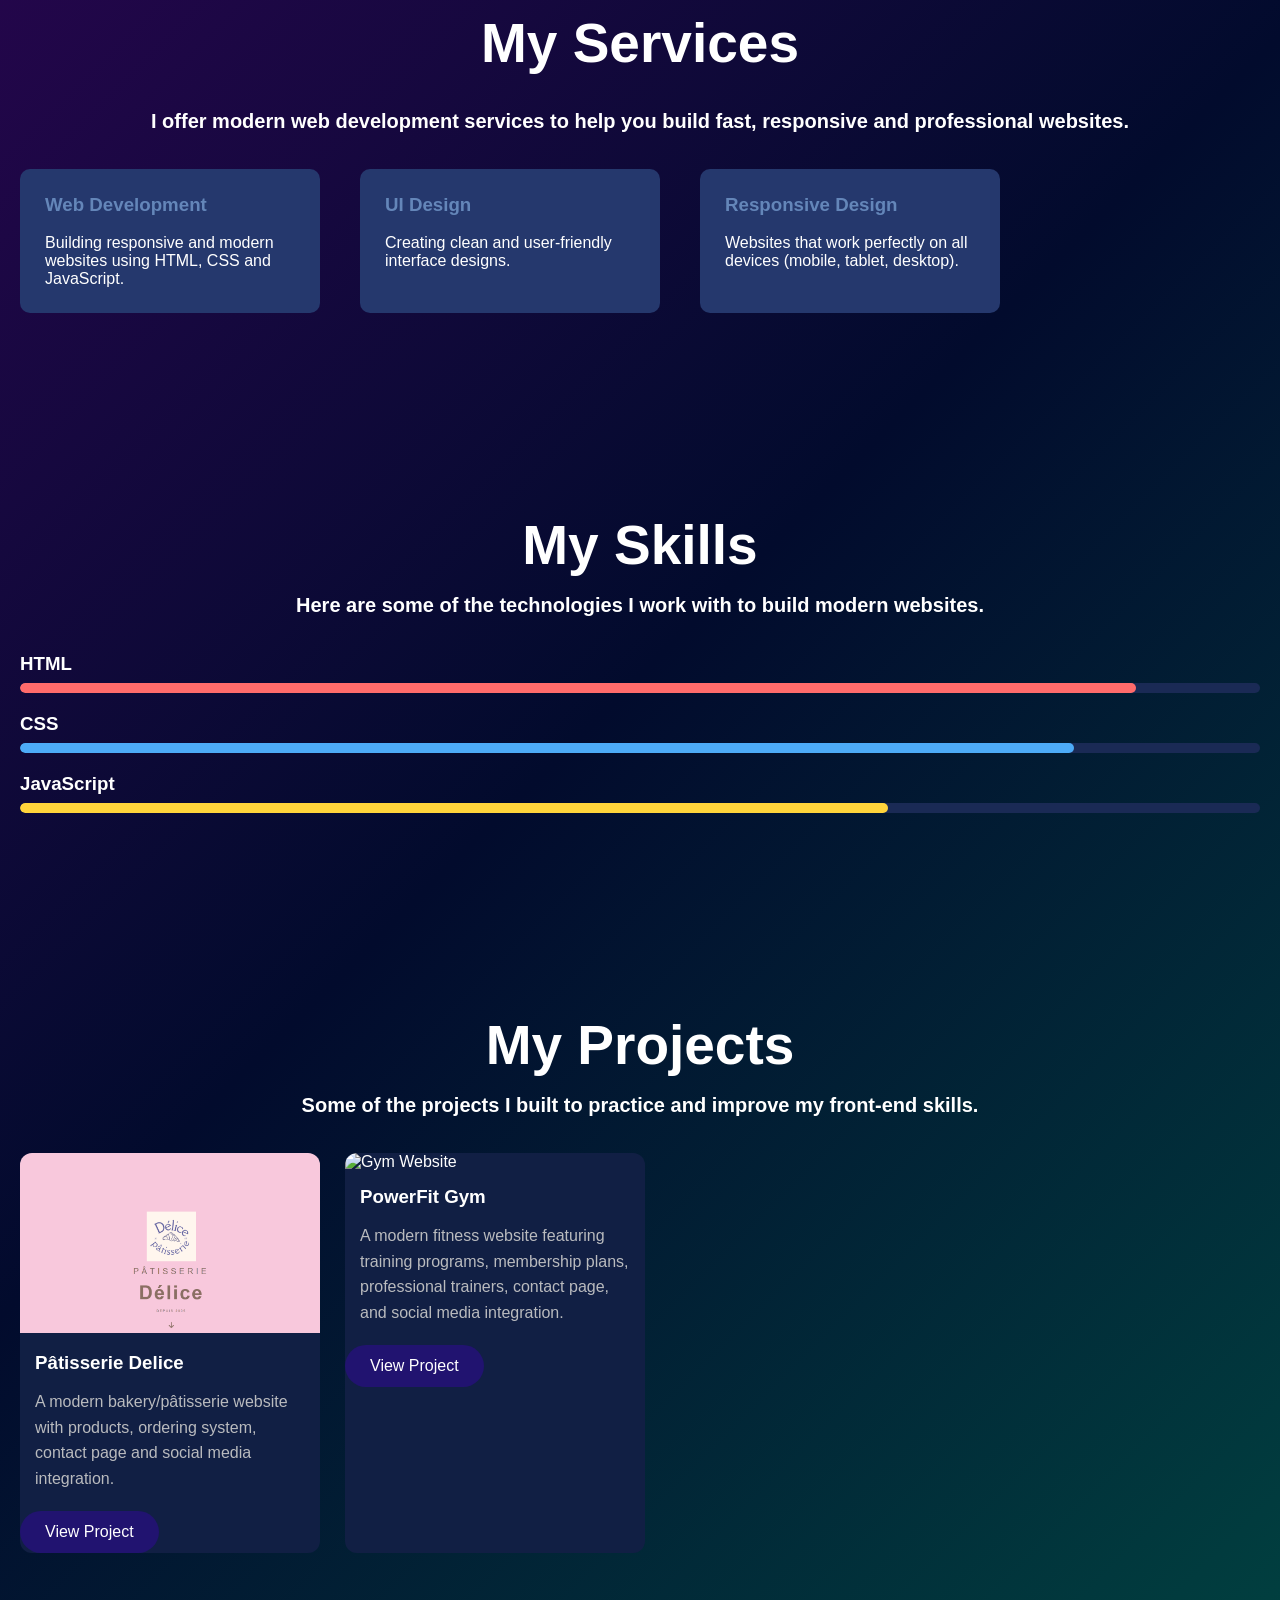
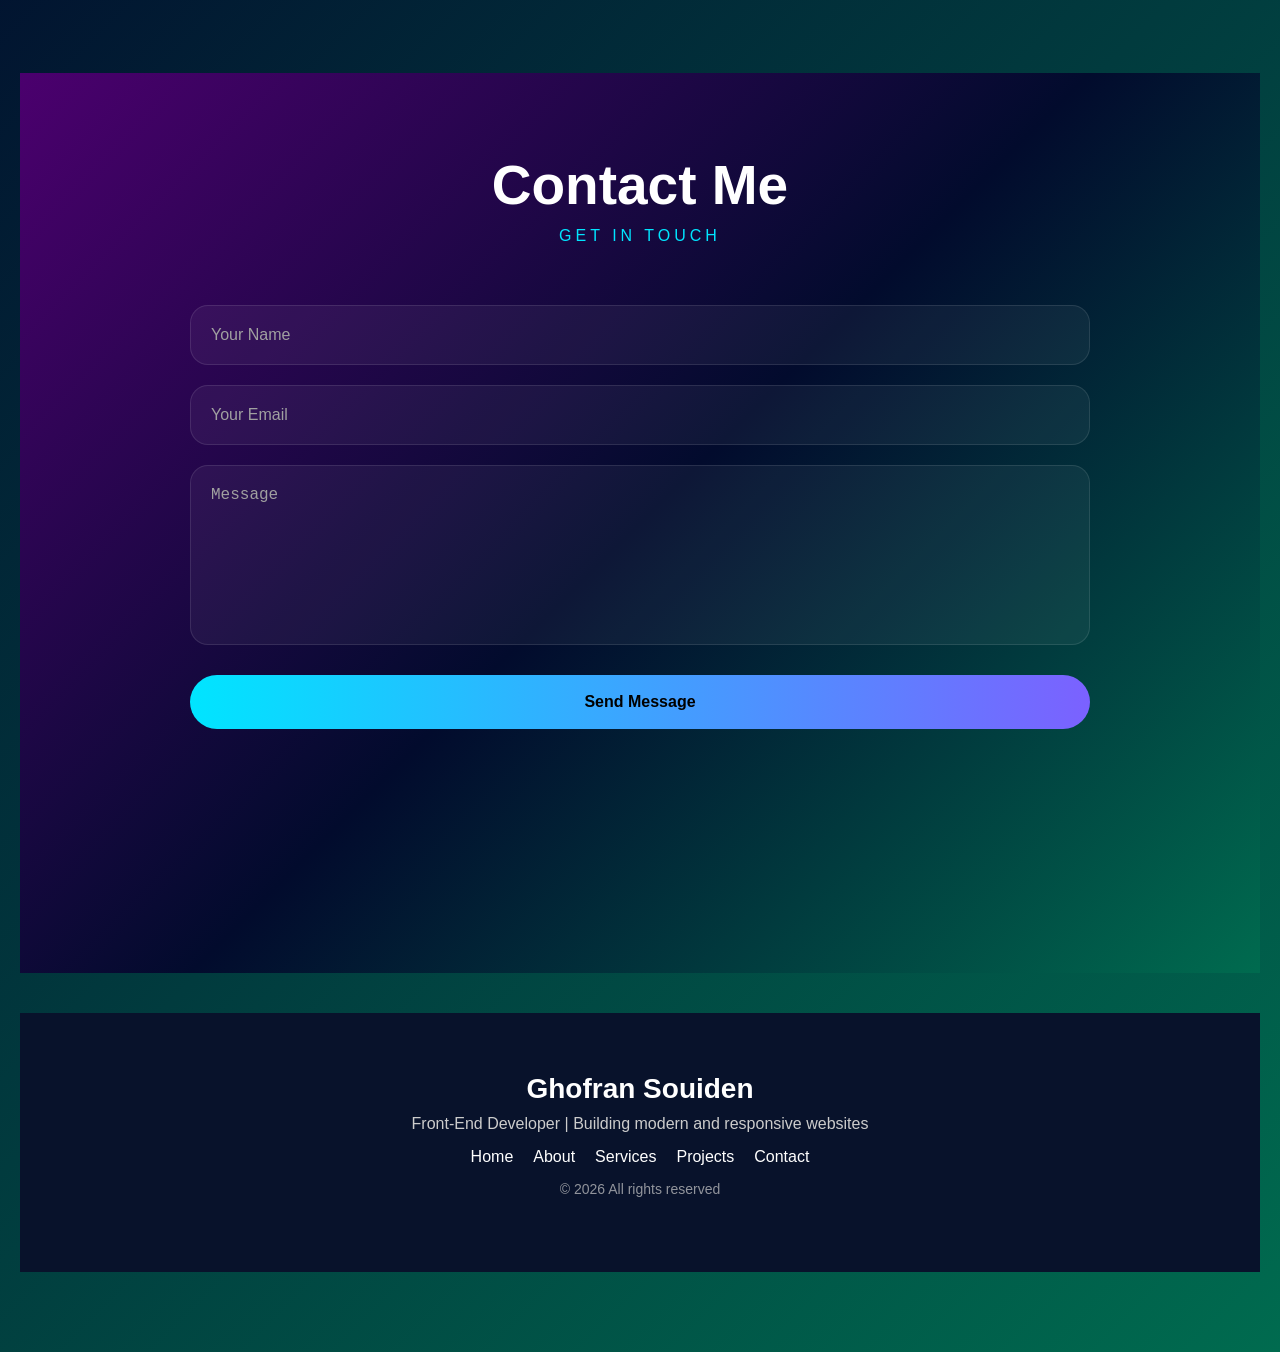
==== commit e218dede: "Update index.html" ====
--- a/index.html
+++ b/index.html
@@ -211,7 +211,23 @@
         contact page and social media integration.
     </p>
 
-    <a href="https://ghofran23-svg.github.io/patisserie_delice/" target="_blank" class="btn">
+    <a href="https://Ghofran23-svg.github.io/patisserie_delice/" target="_blank" class="btn">
+        View Project
+    </a>
+</div>
+
+            <div class="project-card">
+    <img src="gym.PNG" alt="Gym Website">
+
+    <h3>PowerFit Gym</h3>
+
+    <p>
+        A modern fitness website featuring training programs,
+        membership plans, professional trainers, contact page,
+        and social media integration.
+    </p>
+
+    <a href="https://Ghofran23-svg.github.io/gym/" target="_blank" class="btn">
         View Project
     </a>
 </div>
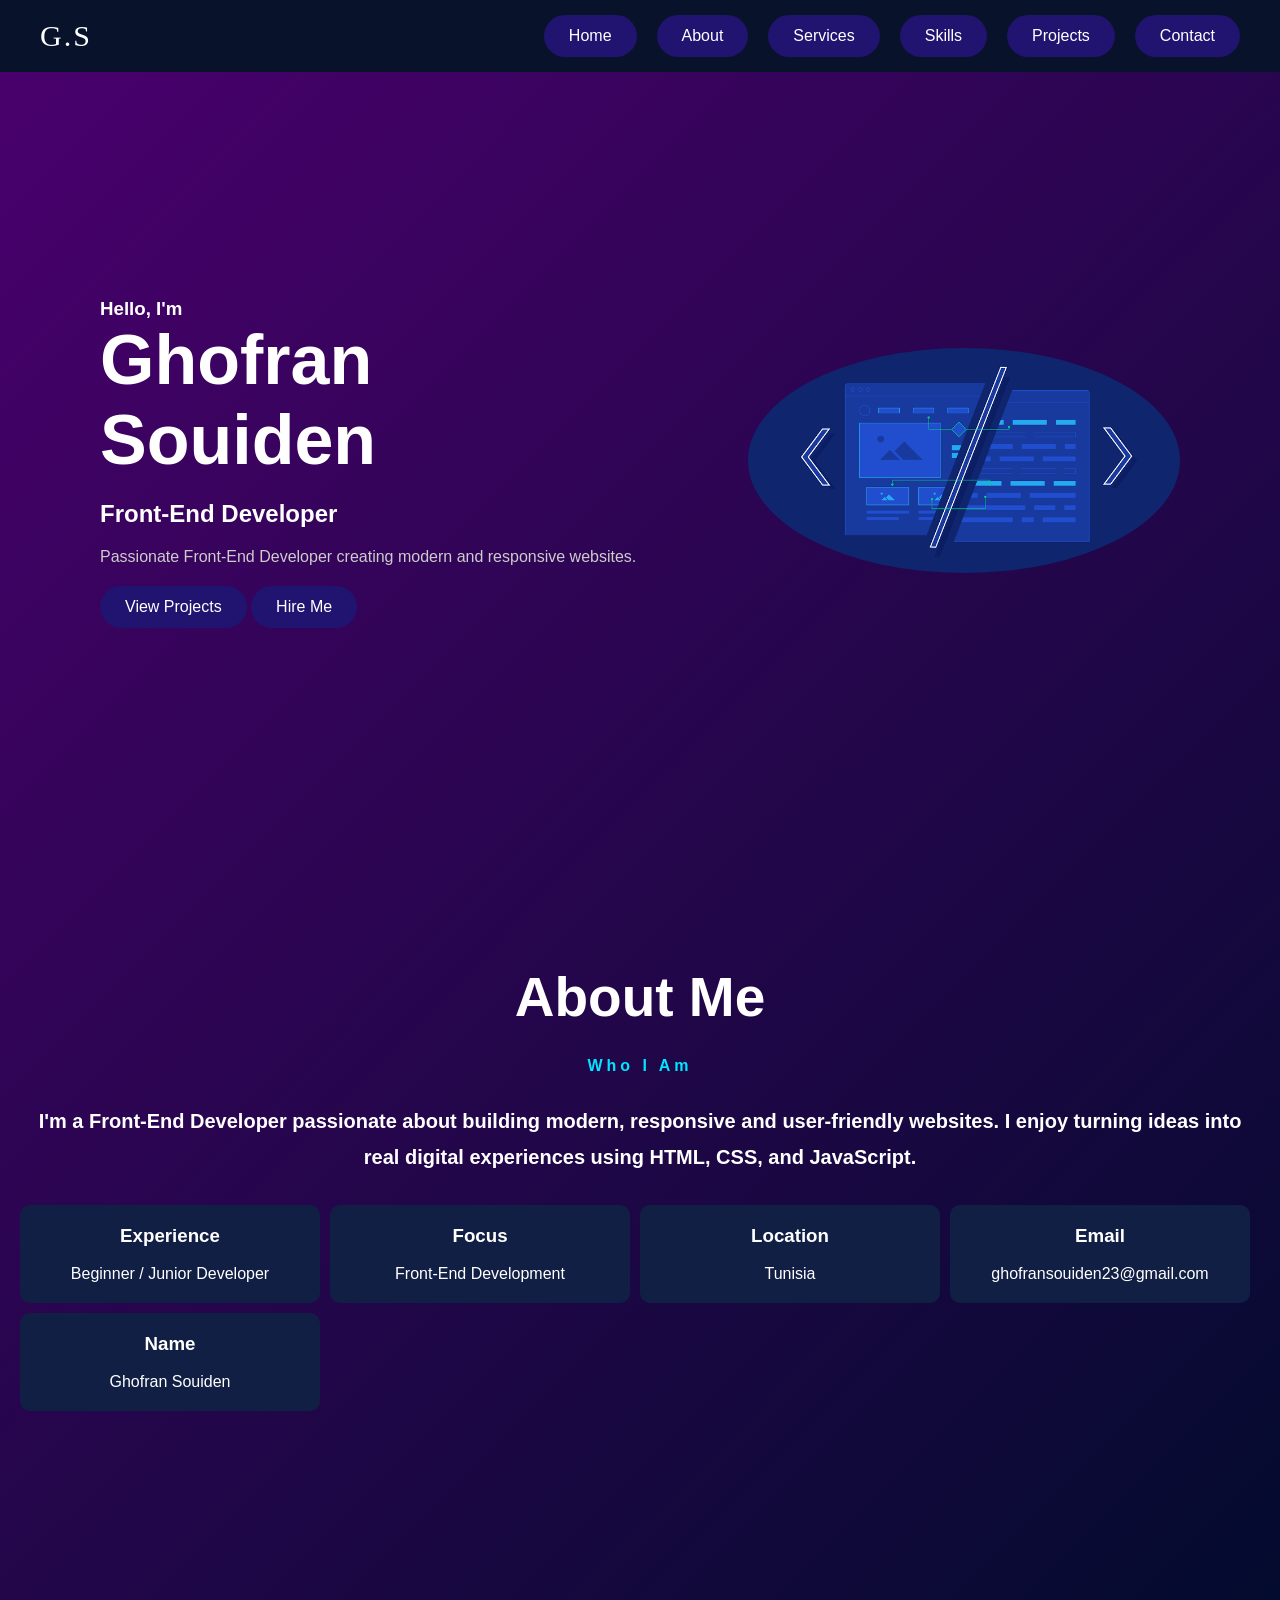
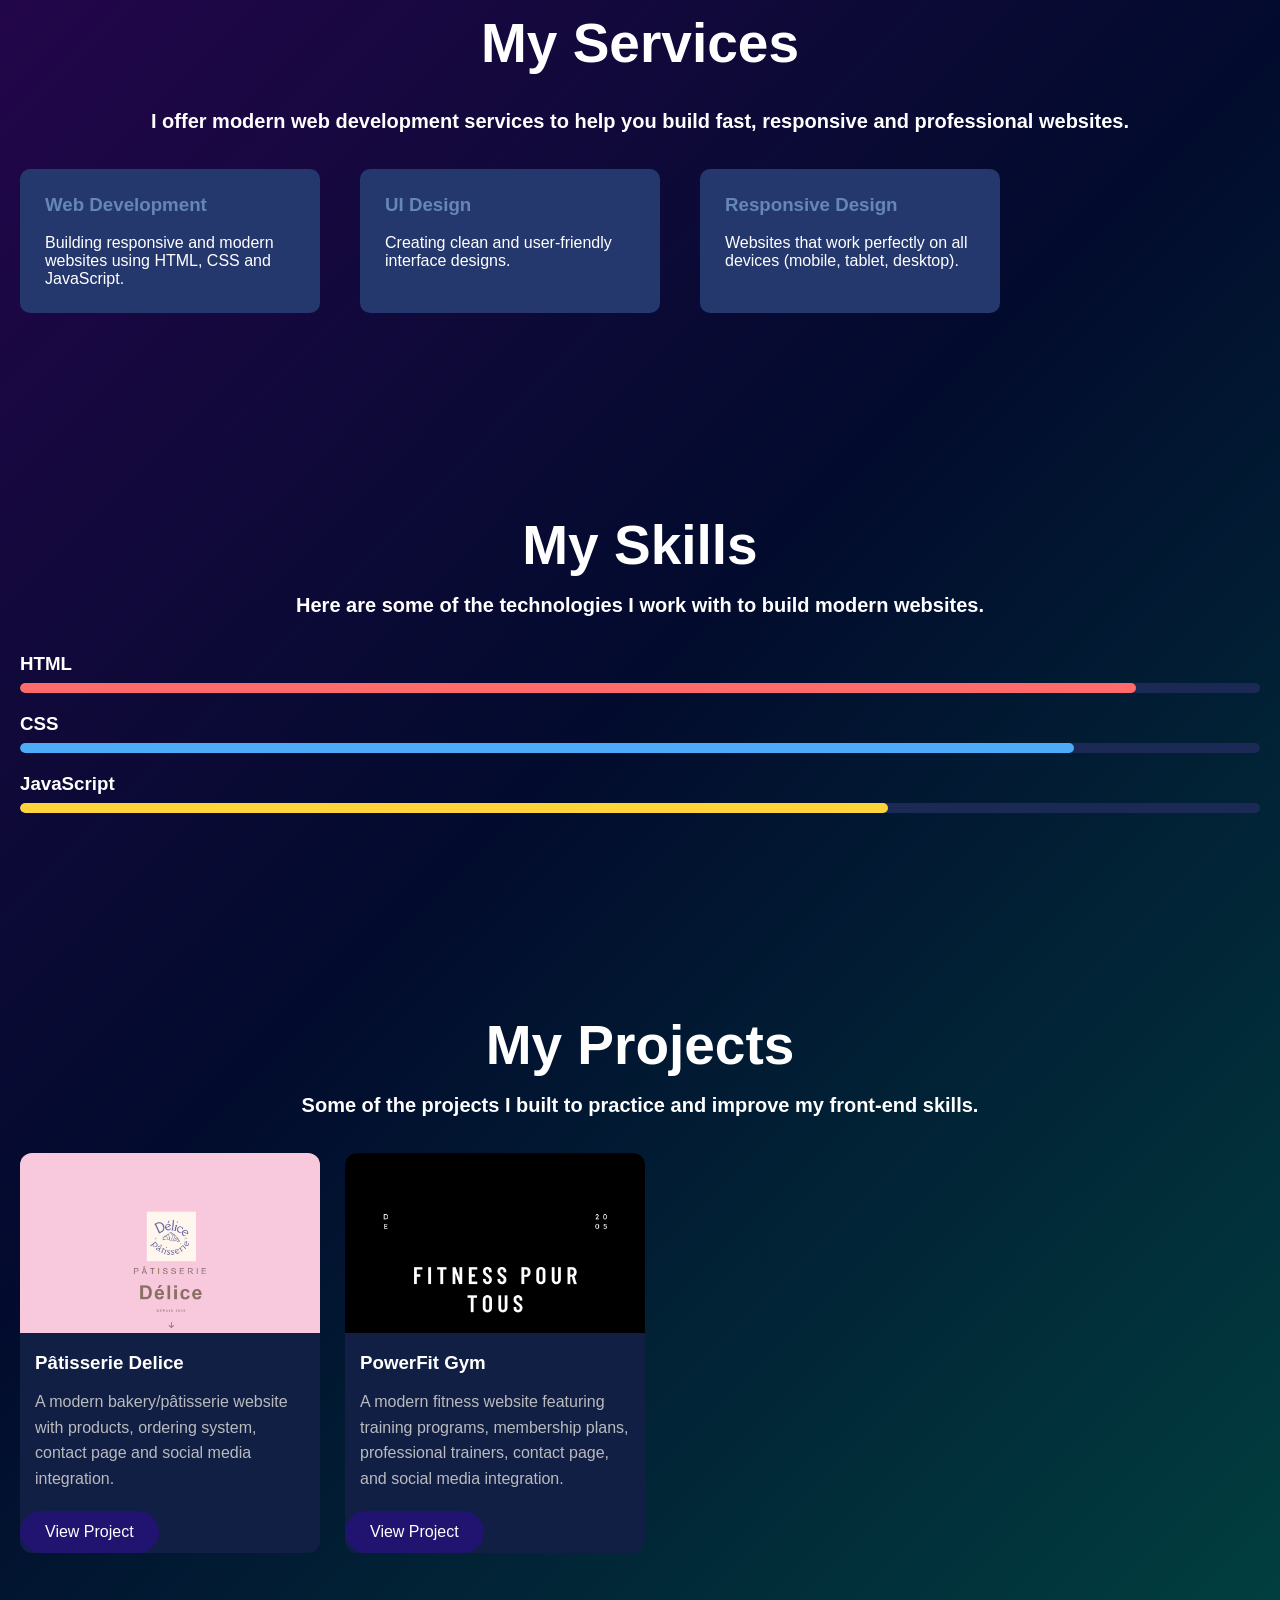
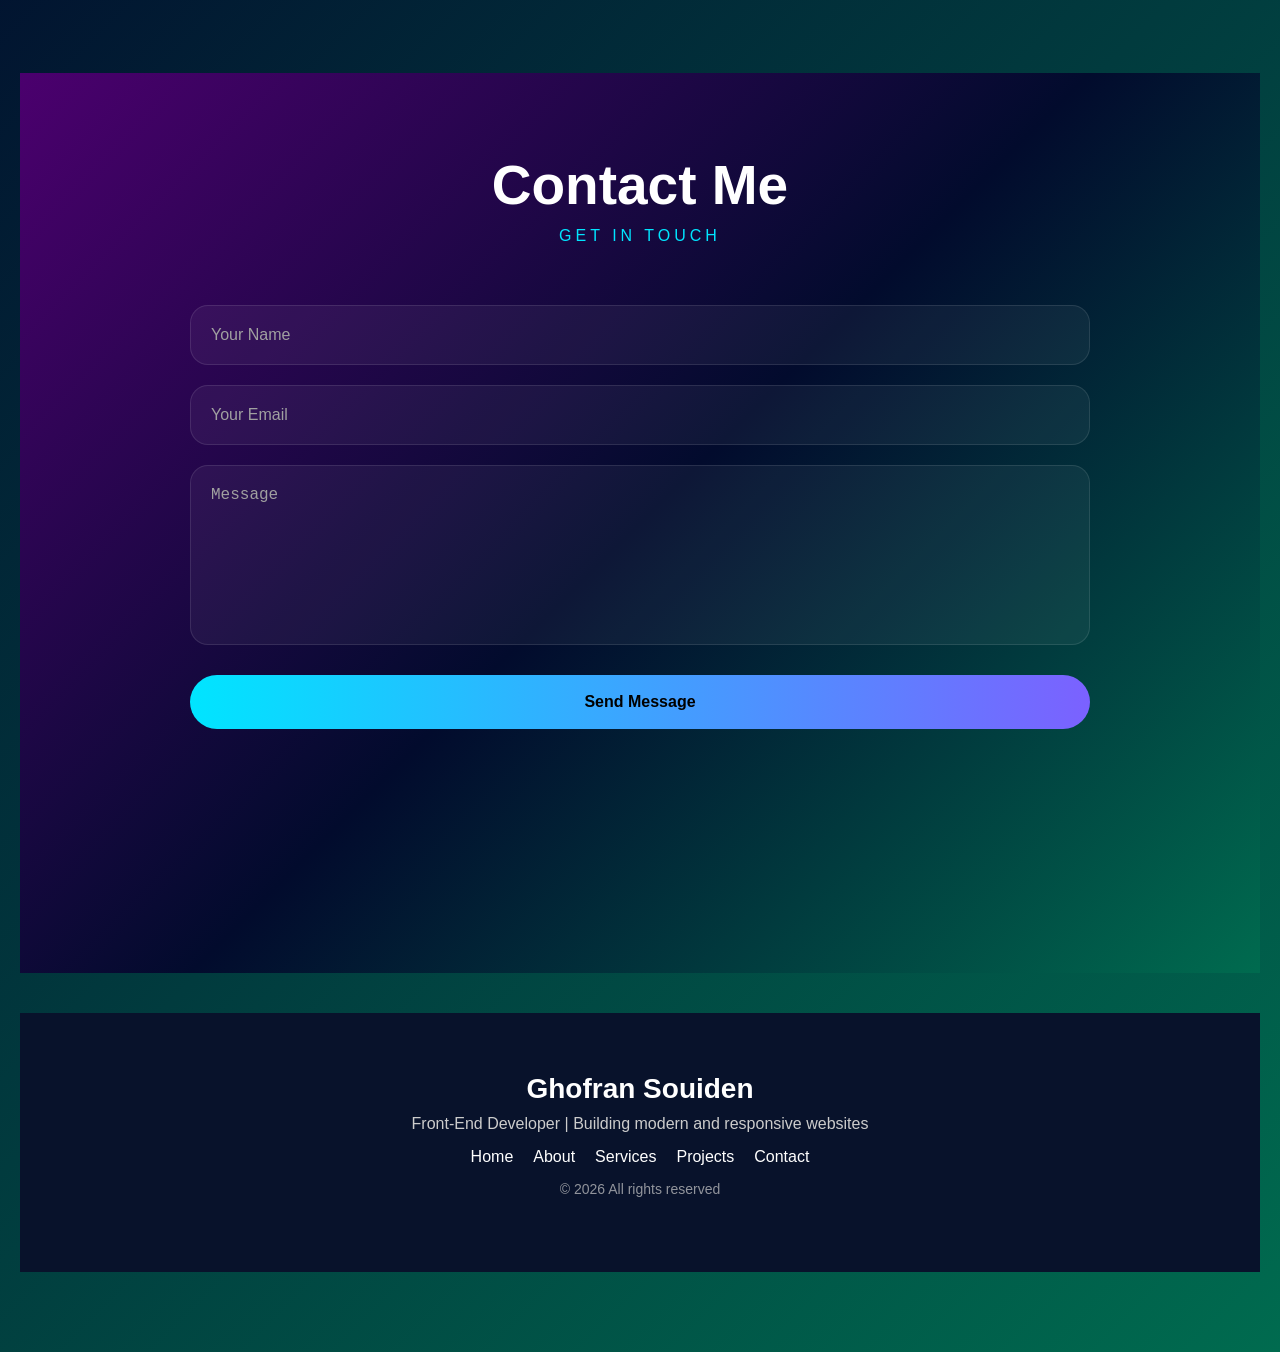
==== commit 8ccb98da: "Update index.html" ====
--- a/index.html
+++ b/index.html
@@ -217,7 +217,7 @@
 </div>
 
             <div class="project-card">
-    <img src="gym.PNG" alt="Gym Website">
+    <img src="gym.png" alt="Gym Website">
 
     <h3>PowerFit Gym</h3>
 
